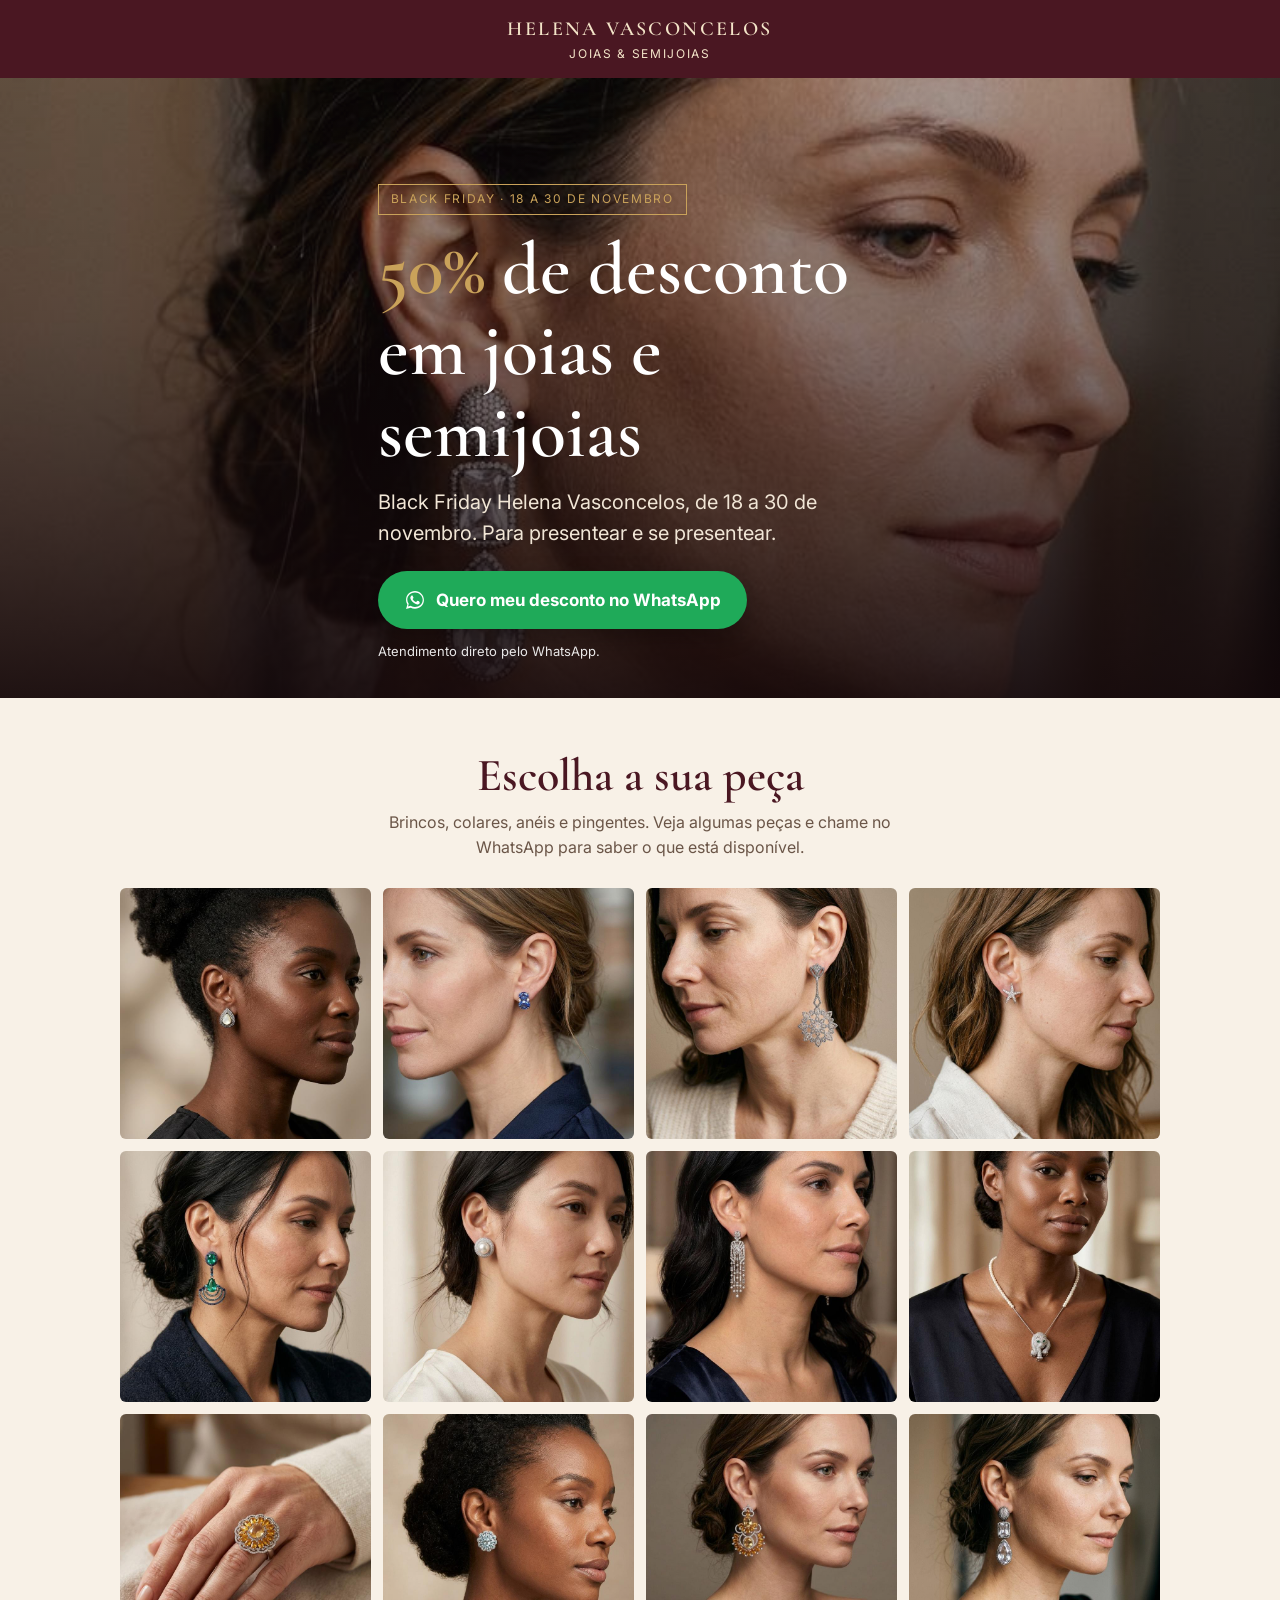
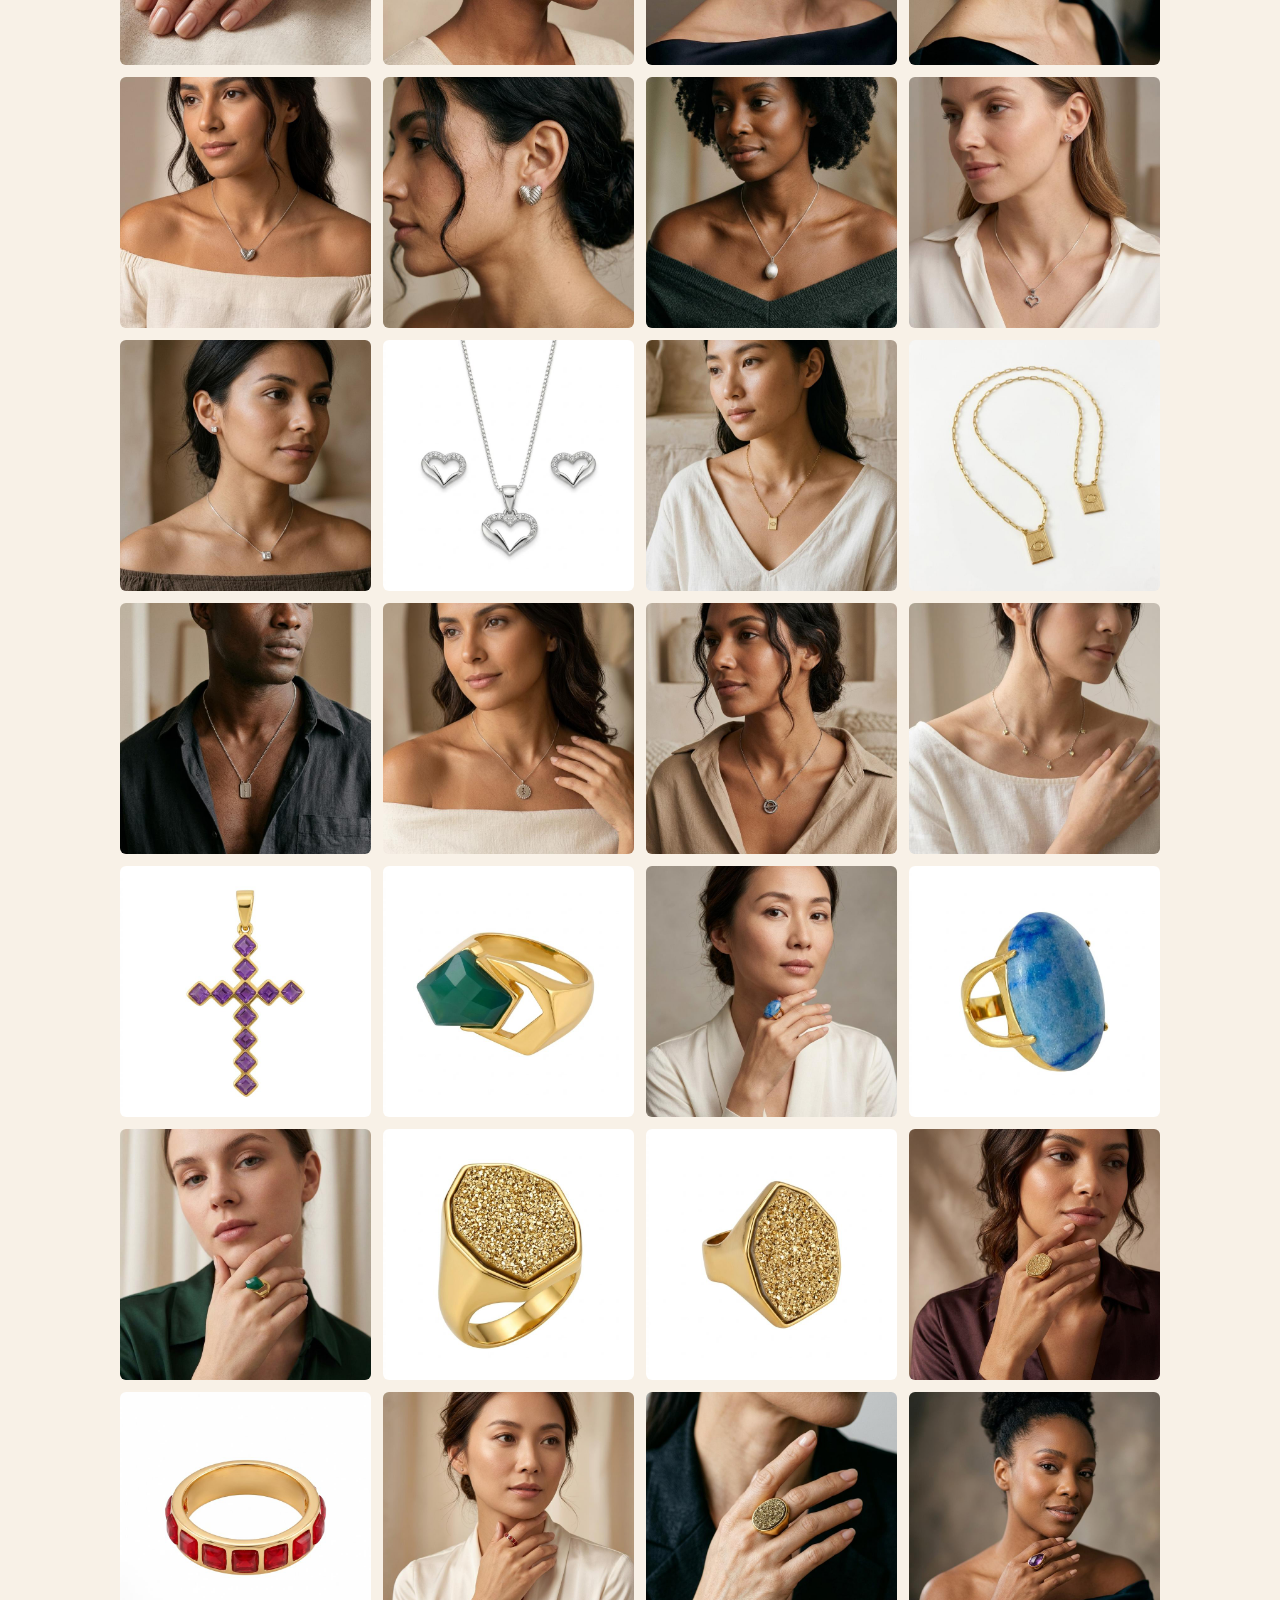
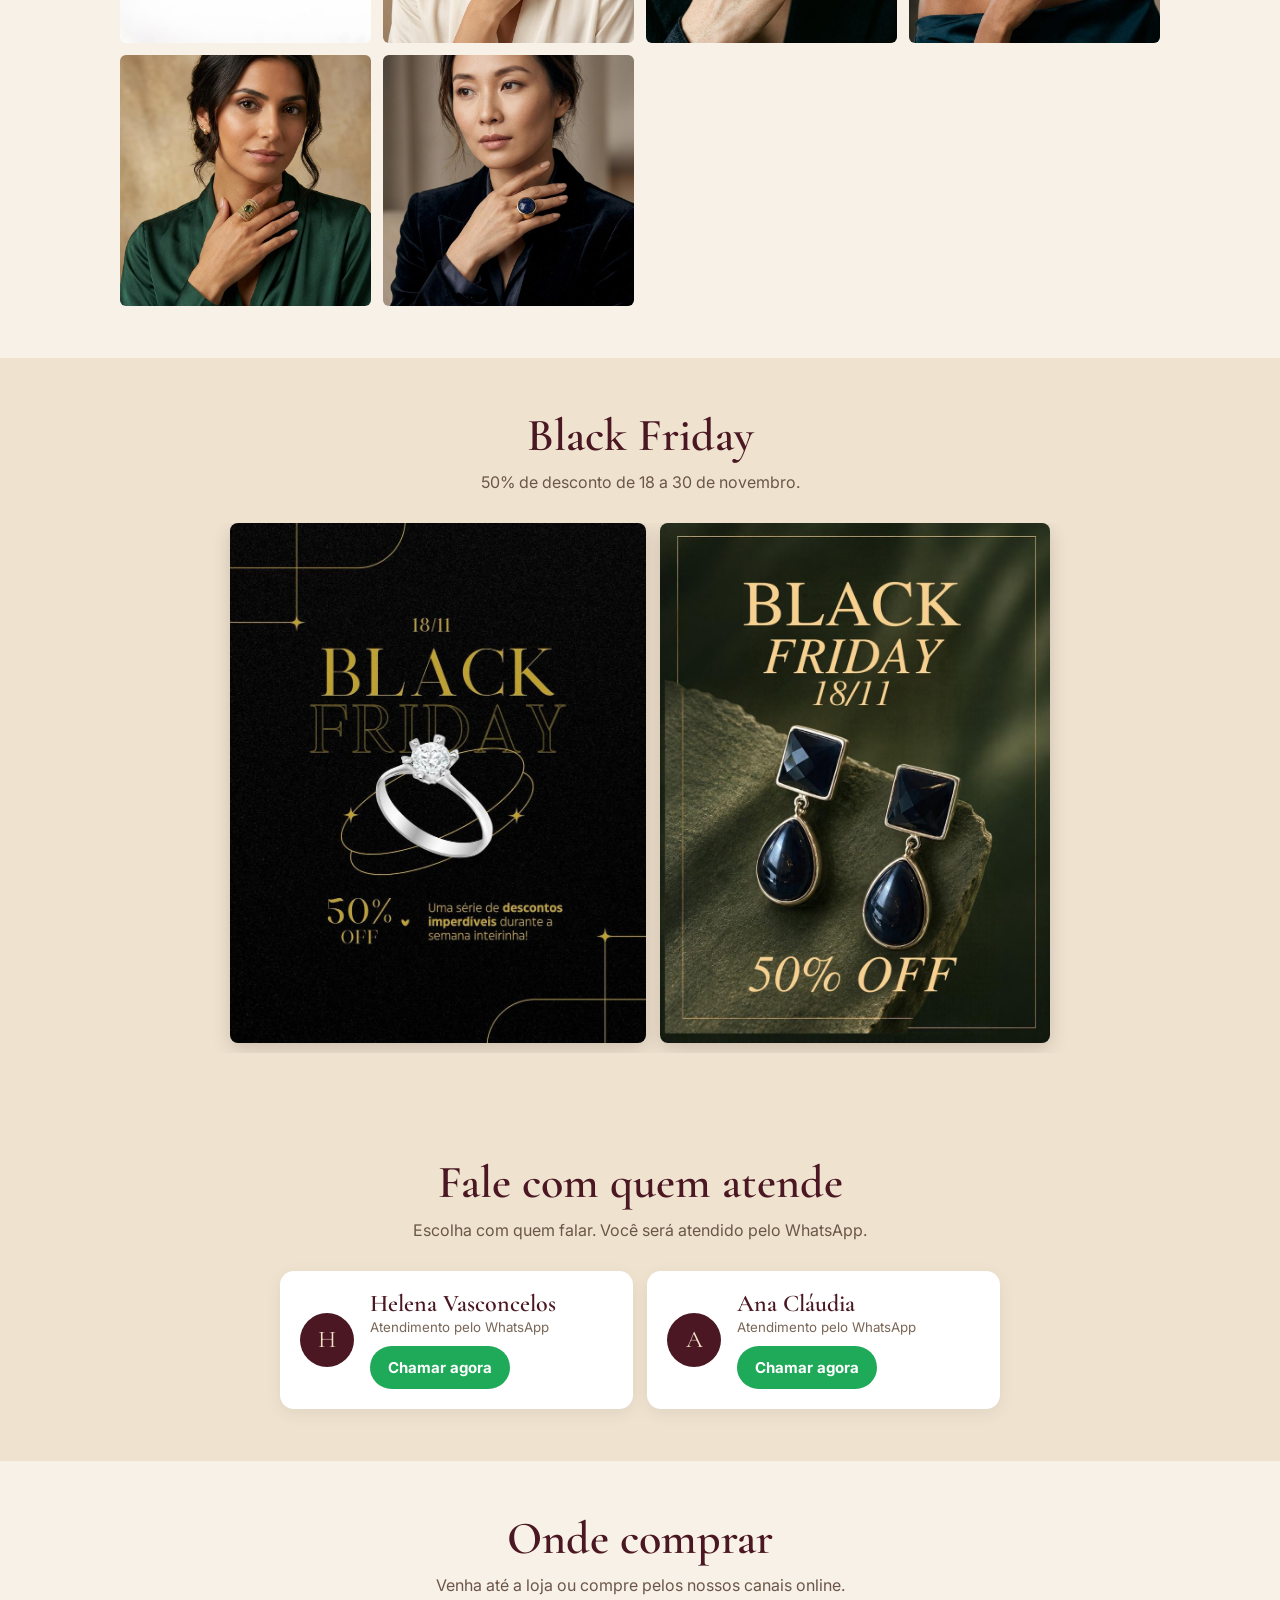
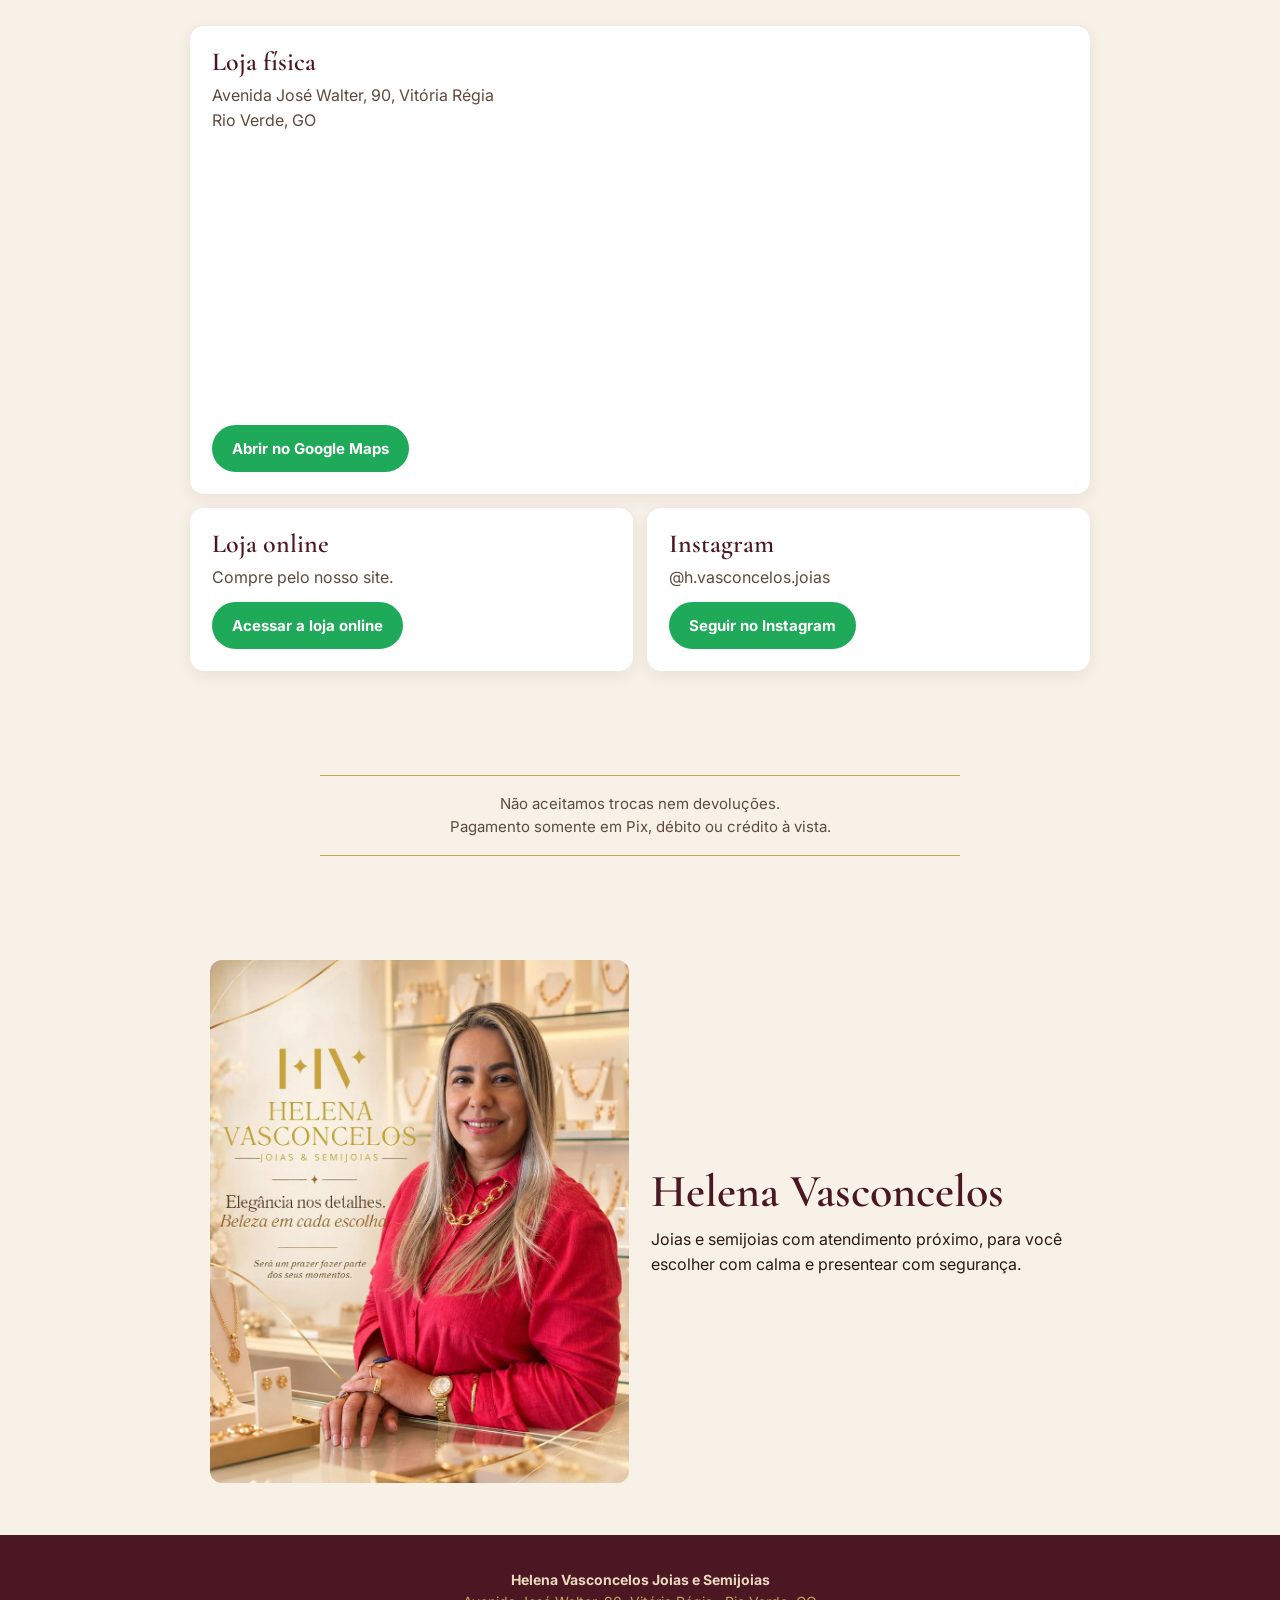
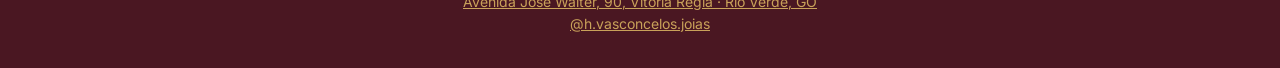
==== black-friday.html @ d27c2e0e "Landing pages Helena Vasconcelos (Black Friday e Empresas) Co-Authored-By: Claude Sonnet 5.5 <norepl" ====
<!doctype html><html lang="pt-BR"><head><meta charset="utf-8"><meta name="viewport" content="width=device-width,initial-scale=1">
<title>Black Friday Helena Vasconcelos — 50% de desconto</title><meta name="description" content="50% de desconto na Black Friday Helena Vasconcelos. Joias e semijoias para presentear e se presentear.">
<link rel="preconnect" href="https://fonts.googleapis.com"><link href="https://fonts.googleapis.com/css2?family=Cormorant+Garamond:wght@500;600;700&family=Inter:wght@400;600;700&display=swap" rel="stylesheet">
<link rel="stylesheet" href="style.css">
<!-- Pixel da Meta (opcional): cole aqui o código do pixel para medir os cliques no WhatsApp. -->
</head><body data-msg="Olá! Vim pelo anúncio da Black Friday da Helena Vasconcelos e quero ver as peças com 50% de desconto.">
<div class="top"><b>Helena Vasconcelos</b><br>Joias &amp; Semijoias</div>
<header class="hero"><img class="bg" src="img/p12.jpg" alt=""><div class="wrap"><span class="tag">Black Friday · 18 a 30 de novembro</span><h1><em>50%</em> de desconto em joias e semijoias</h1><p class="lead">Black Friday Helena Vasconcelos, de 18 a 30 de novembro. Para presentear e se presentear.</p><a class="btn" data-wa href="#contato"><svg viewBox="0 0 32 32"><path d="M16 3C8.8 3 3 8.7 3 15.8c0 2.5.7 4.8 1.9 6.8L3 29l6.6-1.8c1.9 1 4 1.6 6.4 1.6 7.2 0 13-5.7 13-12.8S23.200 3 16 3zm0 23.300c-2.100 0-4.100-.6-5.800-1.700l-.4-.2-3.900 1 1-3.800-.3-.4c-1.200-1.800-1.800-3.800-1.800-5.900C4.800 9.700 9.800 5 16 5s11.200 4.700 11.200 10.800S22.200 26.300 16 26.300zm6.200-8c-.3-.2-2-1-2.300-1.100-.3-.1-.5-.2-.8.200-.2.300-.9 1.100-1.100 1.300-.2.200-.4.300-.7.100-2-1-3.300-1.800-4.600-4-.3-.6.300-.5 1-1.700.1-.2.100-.4 0-.6l-1-2.400c-.3-.6-.5-.5-.8-.5h-.6c-.2 0-.6.100-.9.400-.3.300-1.200 1.200-1.200 2.900s1.200 3.400 1.400 3.600c.2.200 2.400 3.700 5.800 5.100 2.100.9 3 1 4 .8.600-.1 2-.8 2.300-1.600.3-.8.300-1.500.2-1.600-.1-.2-.3-.2-.6-.4z"/></svg> Quero meu desconto no WhatsApp</a><p class="note">Atendimento direto pelo WhatsApp.</p></div></header>
<section><div class="wrap"><h2>Escolha a sua peça</h2><p class="sub">Brincos, colares, anéis e pingentes. Veja algumas peças e chame no WhatsApp para saber o que está disponível.</p><div class="grid"><img loading="lazy" alt="Joia Helena Vasconcelos" src="img/p01.jpg"><img loading="lazy" alt="Joia Helena Vasconcelos" src="img/p02.jpg"><img loading="lazy" alt="Joia Helena Vasconcelos" src="img/p03.jpg"><img loading="lazy" alt="Joia Helena Vasconcelos" src="img/p04.jpg"><img loading="lazy" alt="Joia Helena Vasconcelos" src="img/p05.jpg"><img loading="lazy" alt="Joia Helena Vasconcelos" src="img/p06.jpg"><img loading="lazy" alt="Joia Helena Vasconcelos" src="img/p07.jpg"><img loading="lazy" alt="Joia Helena Vasconcelos" src="img/p08.jpg"><img loading="lazy" alt="Joia Helena Vasconcelos" src="img/p09.jpg"><img loading="lazy" alt="Joia Helena Vasconcelos" src="img/p10.jpg"><img loading="lazy" alt="Joia Helena Vasconcelos" src="img/p11.jpg"><img loading="lazy" alt="Joia Helena Vasconcelos" src="img/p12.jpg"><img loading="lazy" alt="Joia Helena Vasconcelos" src="img/p20.jpg"><img loading="lazy" alt="Joia Helena Vasconcelos" src="img/p21.jpg"><img loading="lazy" alt="Joia Helena Vasconcelos" src="img/p22.jpg"><img loading="lazy" alt="Joia Helena Vasconcelos" src="img/p23.jpg"><img loading="lazy" alt="Joia Helena Vasconcelos" src="img/p24.jpg"><img loading="lazy" alt="Joia Helena Vasconcelos" src="img/p25.jpg"><img loading="lazy" alt="Joia Helena Vasconcelos" src="img/p26.jpg"><img loading="lazy" alt="Joia Helena Vasconcelos" src="img/p27.jpg"><img loading="lazy" alt="Joia Helena Vasconcelos" src="img/p28.jpg"><img loading="lazy" alt="Joia Helena Vasconcelos" src="img/p29.jpg"><img loading="lazy" alt="Joia Helena Vasconcelos" src="img/p30.jpg"><img loading="lazy" alt="Joia Helena Vasconcelos" src="img/p31.jpg"><img loading="lazy" alt="Joia Helena Vasconcelos" src="img/p32.jpg"><img loading="lazy" alt="Joia Helena Vasconcelos" src="img/p33.jpg"><img loading="lazy" alt="Joia Helena Vasconcelos" src="img/p34.jpg"><img loading="lazy" alt="Joia Helena Vasconcelos" src="img/p35.jpg"><img loading="lazy" alt="Joia Helena Vasconcelos" src="img/p36.jpg"><img loading="lazy" alt="Joia Helena Vasconcelos" src="img/p37.jpg"><img loading="lazy" alt="Joia Helena Vasconcelos" src="img/p38.jpg"><img loading="lazy" alt="Joia Helena Vasconcelos" src="img/p39.jpg"><img loading="lazy" alt="Joia Helena Vasconcelos" src="img/p40.jpg"><img loading="lazy" alt="Joia Helena Vasconcelos" src="img/p41.jpg"><img loading="lazy" alt="Joia Helena Vasconcelos" src="img/p42.jpg"><img loading="lazy" alt="Joia Helena Vasconcelos" src="img/p43.jpg"><img loading="lazy" alt="Joia Helena Vasconcelos" src="img/p44.jpg"><img loading="lazy" alt="Joia Helena Vasconcelos" src="img/p45.jpg"></div></div></section>
<section class="alt"><div class="wrap"><h2>Black Friday</h2><p class="sub">50% de desconto de 18 a 30 de novembro.</p><div class="arts"><img loading="lazy" alt="Helena Vasconcelos" src="img/p47.jpg"><img loading="lazy" alt="Helena Vasconcelos" src="img/p15.jpg"></div></div></section>
<section class="alt" id="contato"><div class="wrap"><h2>Fale com quem atende</h2><p class="sub">Escolha com quem falar. Você será atendido pelo WhatsApp.</p><div class="cards" id="cards"></div></div></section>
<section id="onde"><div class="wrap"><h2>Onde comprar</h2><p class="sub">Venha até a loja ou compre pelos nossos canais online.</p><div class="onde" id="lojas"></div></div></section>
<section><div class="wrap"><p class="cond">Não aceitamos trocas nem devoluções.<br>Pagamento somente em Pix, débito ou crédito à vista.</p></div></section><section><div class="wrap"><div class="about"><img loading="lazy" alt="Helena Vasconcelos" src="img/p00.jpg"><div><h2>Helena Vasconcelos</h2><p>Joias e semijoias com atendimento próximo, para você escolher com calma e presentear com segurança.</p></div></div></div></section><footer><p><b>Helena Vasconcelos Joias e Semijoias</b></p><p><a href="https://www.google.com/maps/search/?api=1&query=Avenida+Jos%C3%A9+Walter+90+Vit%C3%B3ria+R%C3%A9gia+Rio+Verde+GO" target="_blank" rel="noopener">Avenida José Walter, 90, Vitória Régia · Rio Verde, GO</a></p><p><a href="https://www.instagram.com/h.vasconcelos.joias" target="_blank" rel="noopener">@h.vasconcelos.joias</a></p></footer>
<div class="sticky"><a class="btn" data-wa href="#contato"><svg viewBox="0 0 32 32"><path d="M16 3C8.8 3 3 8.7 3 15.8c0 2.5.7 4.8 1.9 6.8L3 29l6.6-1.8c1.9 1 4 1.6 6.4 1.6 7.2 0 13-5.7 13-12.8S23.200 3 16 3zm0 23.300c-2.100 0-4.100-.6-5.800-1.700l-.4-.2-3.900 1 1-3.800-.3-.4c-1.200-1.800-1.800-3.800-1.800-5.900C4.800 9.700 9.800 5 16 5s11.200 4.700 11.200 10.800S22.200 26.300 16 26.300zm6.200-8c-.3-.2-2-1-2.300-1.100-.3-.1-.5-.2-.8.200-.2.300-.9 1.100-1.100 1.300-.2.200-.4.300-.7.100-2-1-3.300-1.800-4.600-4-.3-.6.300-.5 1-1.700.1-.2.100-.4 0-.6l-1-2.400c-.3-.6-.5-.5-.8-.5h-.6c-.2 0-.6.100-.9.400-.3.300-1.200 1.200-1.200 2.900s1.200 3.400 1.400 3.600c.2.200 2.400 3.700 5.800 5.100 2.100.9 3 1 4 .8.600-.1 2-.8 2.300-1.600.3-.8.300-1.500.2-1.600-.1-.2-.3-.2-.6-.4z"/></svg> Chamar no WhatsApp</a></div><script src="app.js"></script></body></html>
---- style.css ----
:root{--gold:#a9772f;--gold2:#c9a25a;--wine:#4a1722;--ink:#2a1a14;--cream:#f8f1e7;--cream2:#efe3d0;--wa:#1faa59}
*{box-sizing:border-box;margin:0;padding:0}
html{scroll-behavior:smooth}
body{font-family:Inter,system-ui,-apple-system,Segoe UI,Roboto,sans-serif;color:var(--ink);background:var(--cream);line-height:1.55;-webkit-text-size-adjust:100%}
h1,h2,h3,.serif{font-family:"Cormorant Garamond",Georgia,"Times New Roman",serif;font-weight:600;line-height:1.1}
img{max-width:100%;display:block}
a{color:inherit}
.wrap{max-width:1080px;margin:0 auto;padding:0 20px}
.top{background:var(--wine);color:#f3e4c8;text-align:center;padding:14px 12px;letter-spacing:.14em;font-size:12px;text-transform:uppercase}
.top b{font-family:"Cormorant Garamond",Georgia,serif;font-size:20px;letter-spacing:.12em;font-weight:600}
.hero{position:relative;color:#fff;min-height:min(78vh,620px);display:flex;align-items:flex-end;background:#1d0f12}
.hero img.bg{position:absolute;inset:0;width:100%;height:100%;object-fit:cover;object-position:center 25%;opacity:.78}
.hero:after{content:"";position:absolute;inset:0;background:linear-gradient(180deg,rgba(20,8,10,.15) 0%,rgba(20,8,10,.35) 40%,rgba(20,8,10,.9) 100%)}
.hero .wrap{position:relative;z-index:2;padding-bottom:36px;padding-top:80px}
.tag{display:inline-block;border:1px solid var(--gold2);color:var(--gold2);padding:5px 12px;font-size:12px;letter-spacing:.14em;text-transform:uppercase;margin-bottom:14px}
.hero h1{font-size:clamp(38px,9vw,74px);max-width:15ch}
.hero h1 em{color:var(--gold2);font-style:normal}
.hero p.lead{font-size:clamp(16px,3.6vw,20px);max-width:36ch;margin:14px 0 22px;color:#f1e6d6}
.btn{display:inline-flex;align-items:center;justify-content:center;gap:10px;background:var(--wa);color:#fff;text-decoration:none;font-weight:700;font-size:17px;padding:16px 26px;border-radius:999px;border:0;cursor:pointer;box-shadow:0 8px 22px rgba(0,0,0,.25)}
.btn svg{width:22px;height:22px;fill:#fff}
.btn.sec{background:transparent;border:1.5px solid var(--gold);color:var(--gold);box-shadow:none}
.note{font-size:13px;opacity:.9;margin-top:12px}
section{padding:52px 0}
section h2{font-size:clamp(30px,6vw,46px);color:var(--wine);margin-bottom:10px;text-align:center}
section .sub{text-align:center;max-width:52ch;margin:0 auto 28px;color:#6b5648}
.alt{background:var(--cream2)}
.grid{display:grid;grid-template-columns:repeat(2,1fr);gap:8px}
@media(min-width:760px){.grid{grid-template-columns:repeat(4,1fr);gap:12px}}
.grid img{width:100%;aspect-ratio:1/1;object-fit:cover;border-radius:6px;background:#e5d6bd}
.arts{display:flex;gap:14px;overflow-x:auto;scroll-snap-type:x mandatory;padding-bottom:10px;-webkit-overflow-scrolling:touch}
.arts img{height:min(70vh,520px);width:auto;border-radius:8px;scroll-snap-align:center;flex:0 0 auto;box-shadow:0 6px 18px rgba(60,30,20,.18)}
@media(min-width:900px){.arts{justify-content:center}}
.cards{display:grid;gap:14px;max-width:720px;margin:0 auto}
@media(min-width:700px){.cards{grid-template-columns:repeat(auto-fit,minmax(260px,1fr))}}
.card{background:#fff;border-radius:14px;padding:20px;display:flex;align-items:center;gap:16px;box-shadow:0 4px 16px rgba(60,30,20,.08)}
.card .av{width:54px;height:54px;border-radius:50%;background:var(--wine);color:#f3e4c8;display:flex;align-items:center;justify-content:center;font-family:"Cormorant Garamond",Georgia,serif;font-size:24px;flex:0 0 auto}
.card h3{font-size:24px;color:var(--wine)}
.card small{color:#7a6657;display:block;margin-bottom:8px}
.card .btn{padding:10px 18px;font-size:15px;box-shadow:none}
.steps{display:grid;gap:14px;max-width:820px;margin:0 auto}
@media(min-width:700px){.steps{grid-template-columns:repeat(3,1fr)}}
.step{background:#fff;border-radius:14px;padding:22px;text-align:center;box-shadow:0 4px 16px rgba(60,30,20,.08)}
.step b{display:flex;width:38px;height:38px;border-radius:50%;background:var(--gold);color:#fff;align-items:center;justify-content:center;margin:0 auto 10px;font-family:"Cormorant Garamond",Georgia,serif;font-size:22px}
.step h3{font-size:22px;color:var(--wine);margin-bottom:6px}
.cond{max-width:640px;margin:0 auto;text-align:center;font-size:15px;color:#5d4a3d;border-top:1px solid var(--gold2);border-bottom:1px solid var(--gold2);padding:16px 8px}
.about{display:grid;gap:22px;align-items:center;max-width:860px;margin:0 auto}
@media(min-width:760px){.about{grid-template-columns:1fr 1fr}}
.about img{border-radius:12px;width:100%}
.about h2{text-align:left}
footer{background:var(--wine);color:#e9d9bd;text-align:center;padding:34px 20px 100px;font-size:14px}
footer a{color:var(--gold2)}
.sticky{position:fixed;left:0;right:0;bottom:0;z-index:50;padding:10px 14px calc(10px + env(safe-area-inset-bottom));background:linear-gradient(180deg,rgba(248,241,231,0),rgba(248,241,231,.96) 40%)}
.sticky .btn{width:100%}
@media(min-width:900px){.sticky{display:none}footer{padding-bottom:34px}}
.hub{display:grid;gap:16px;max-width:760px;margin:0 auto}
@media(min-width:700px){.hub{grid-template-columns:1fr 1fr}}
.hub a{background:#fff;border-radius:14px;padding:28px 22px;text-decoration:none;text-align:center;box-shadow:0 4px 16px rgba(60,30,20,.08)}
.hub h3{font-size:28px;color:var(--wine);margin-bottom:6px}
.onde{display:grid;gap:14px;max-width:900px;margin:0 auto}
@media(min-width:760px){.onde{grid-template-columns:1fr 1fr}}
.box{background:#fff;border-radius:14px;padding:22px;box-shadow:0 4px 16px rgba(60,30,20,.08)}
.box h3{font-size:26px;color:var(--wine);margin-bottom:6px}
.box p{margin-bottom:12px;color:#5d4a3d}
.box .btn{padding:12px 20px;font-size:15px;box-shadow:none}
.box.full{grid-column:1/-1}
.map{width:100%;height:260px;border:0;border-radius:10px;margin-bottom:14px}
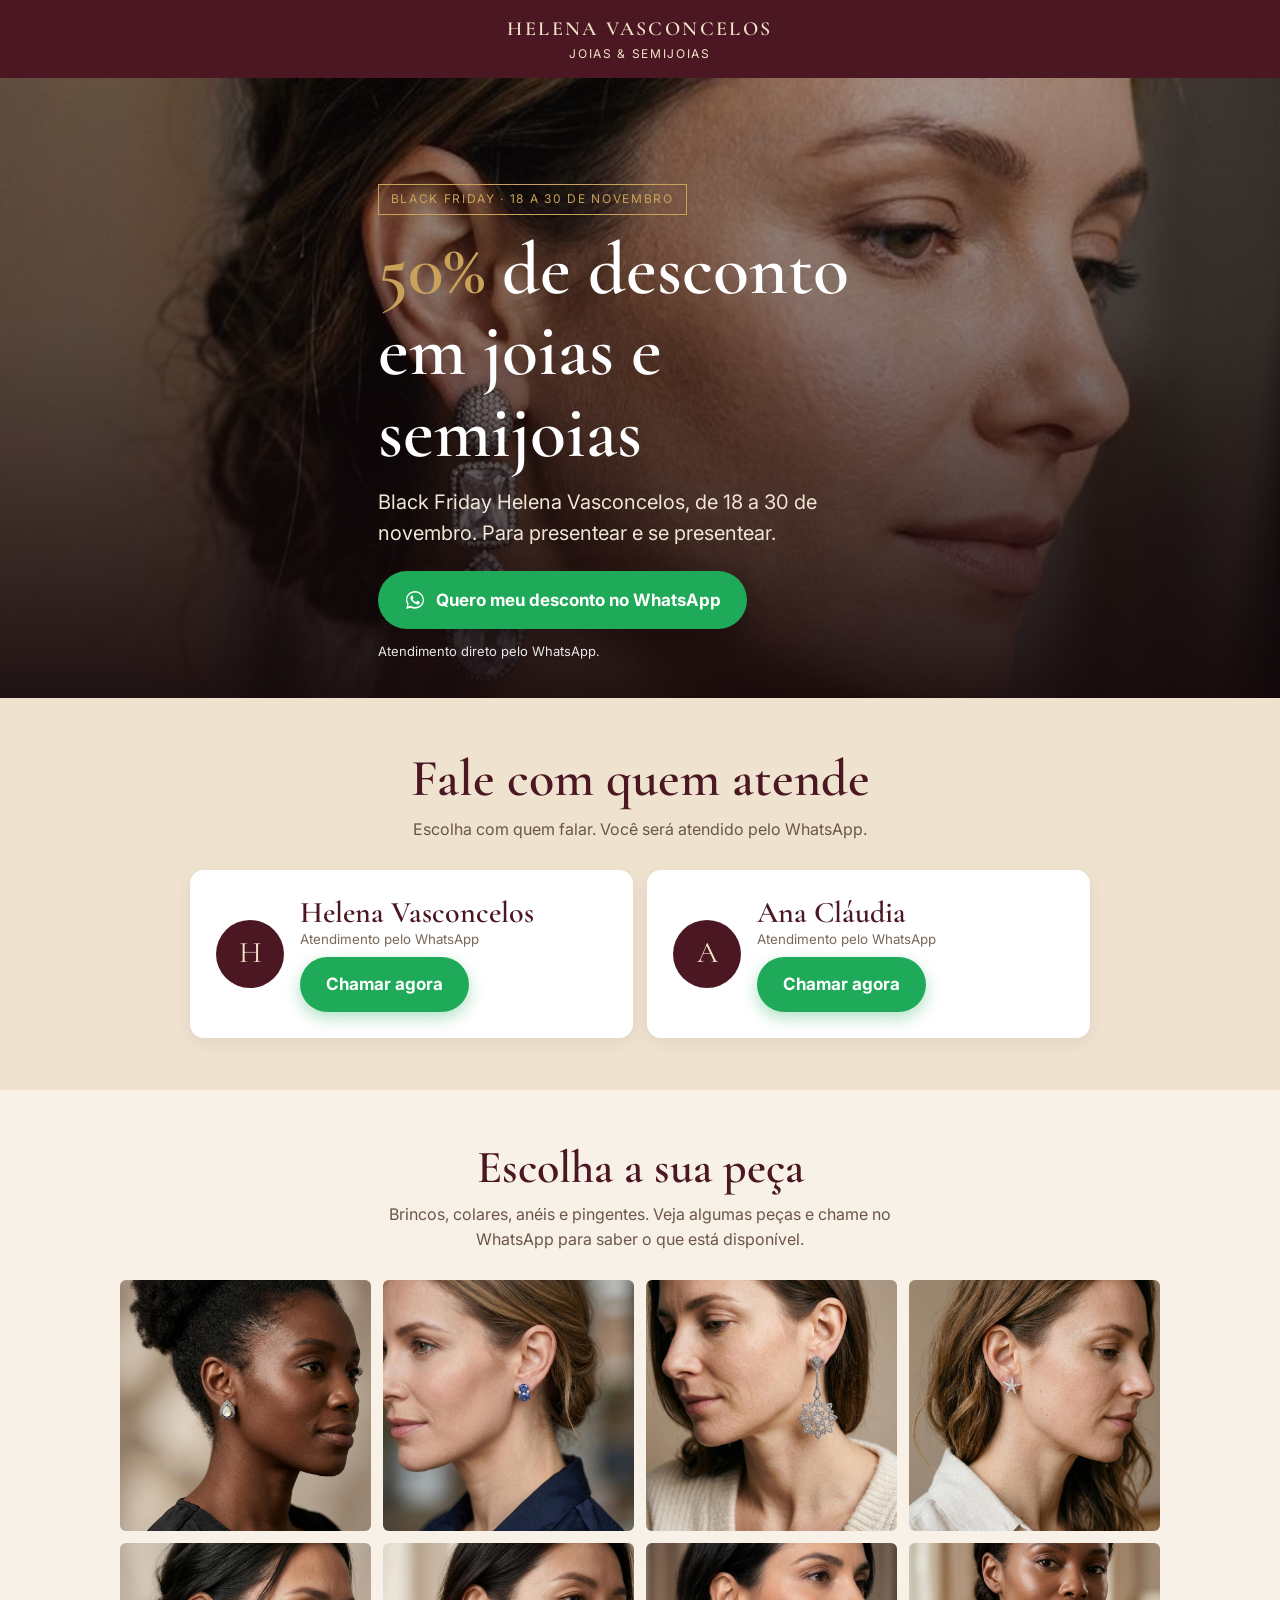
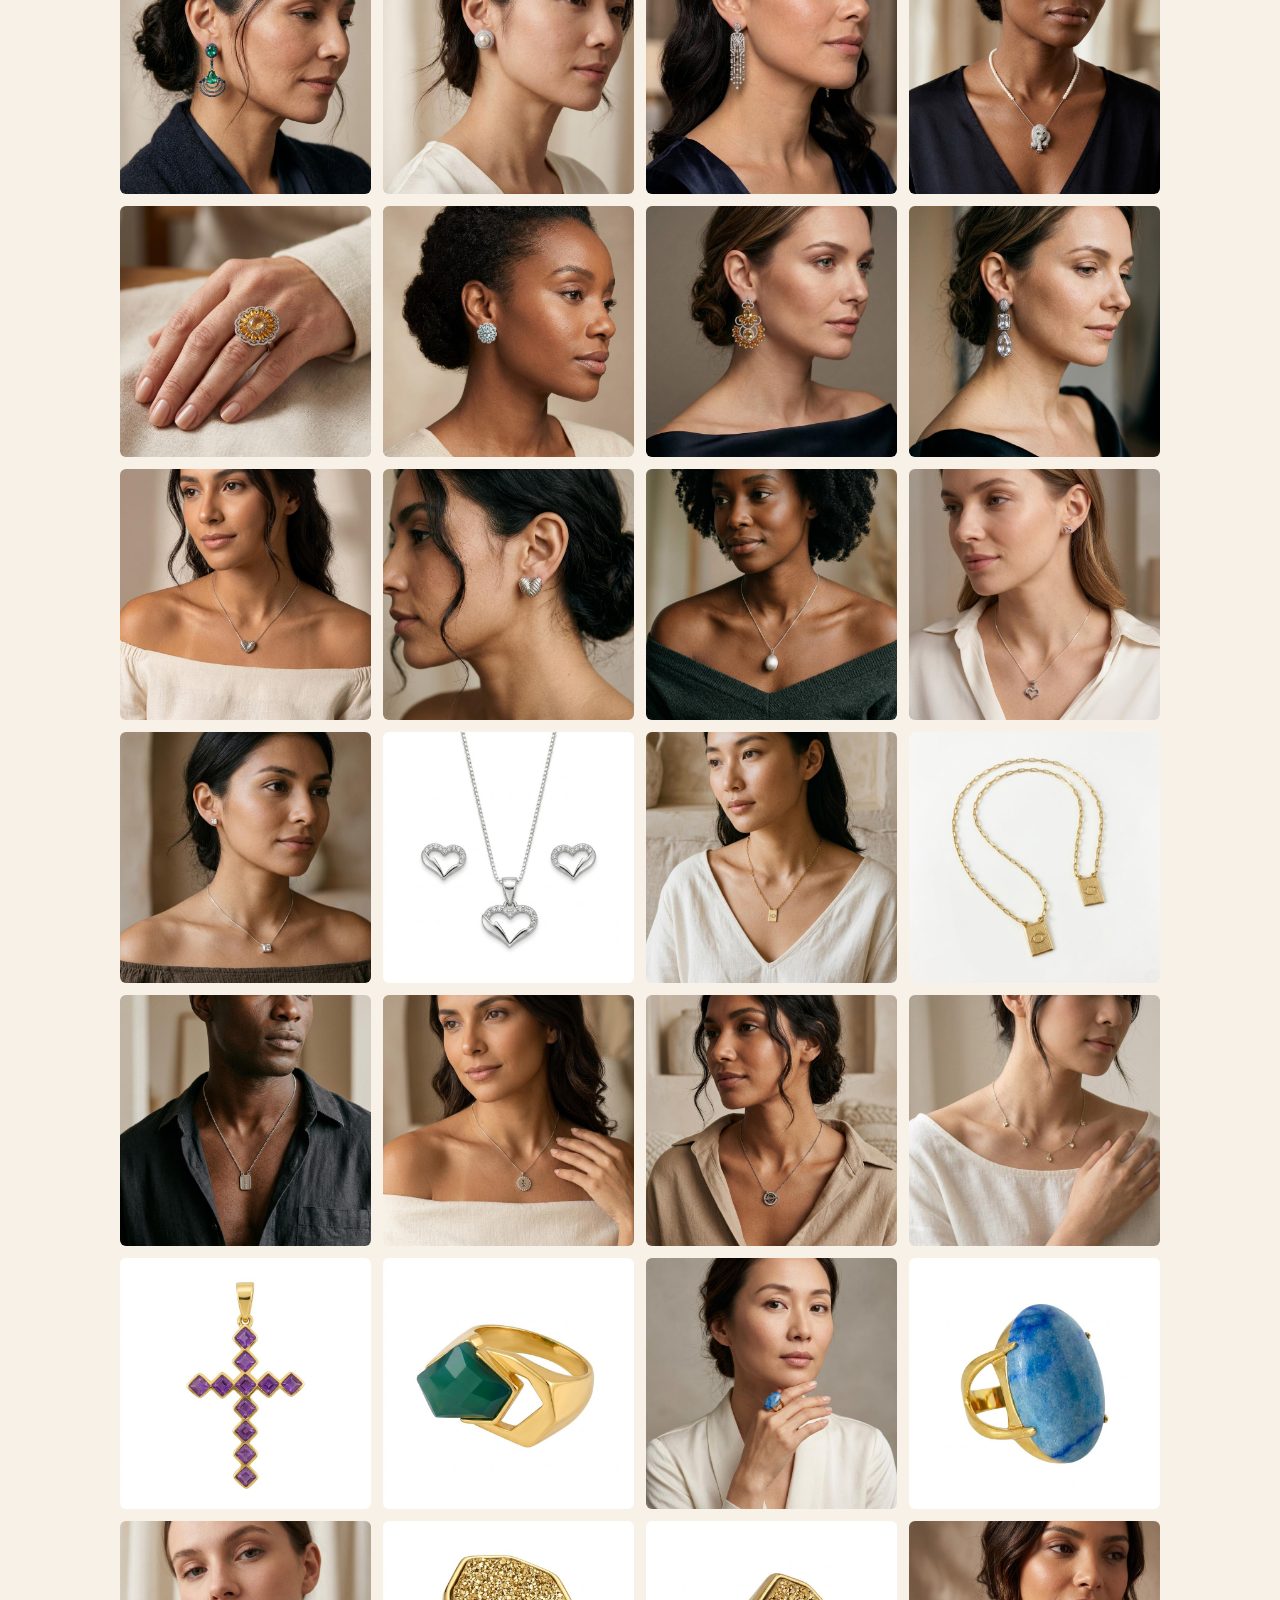
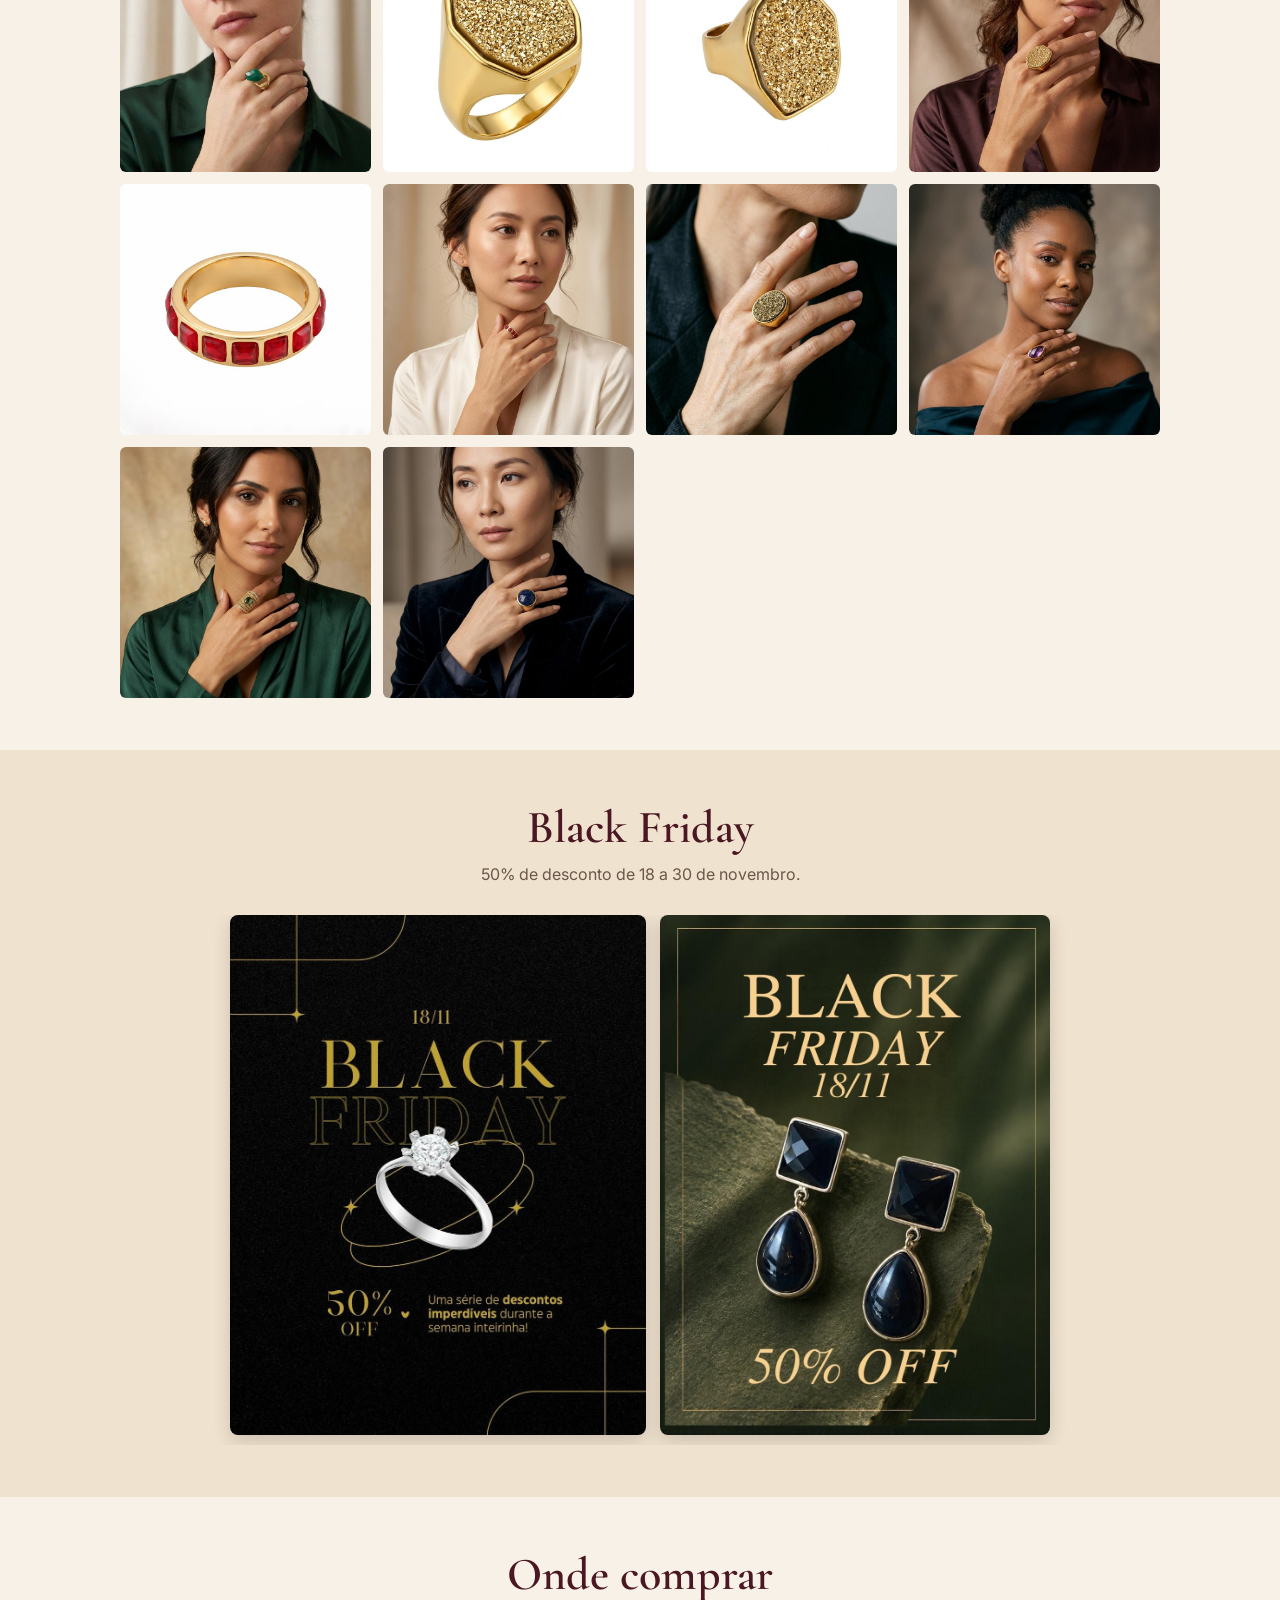
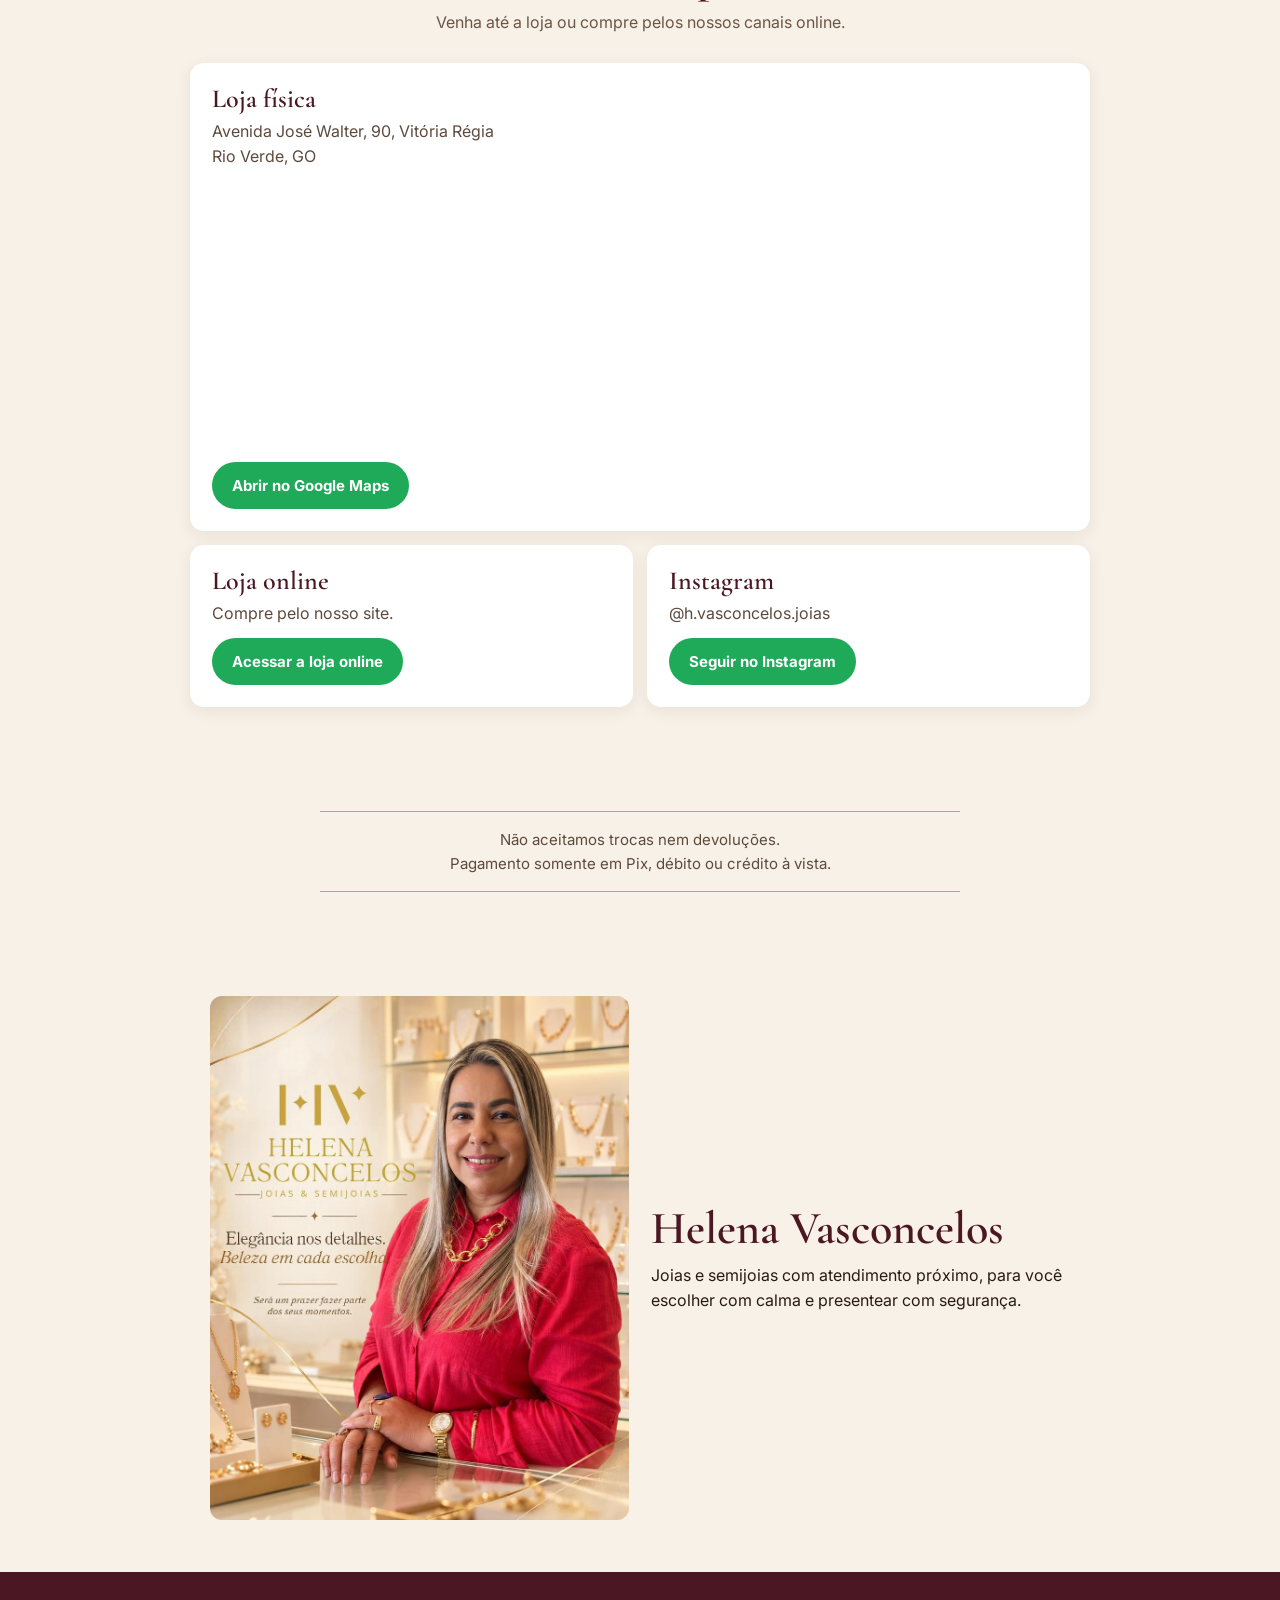
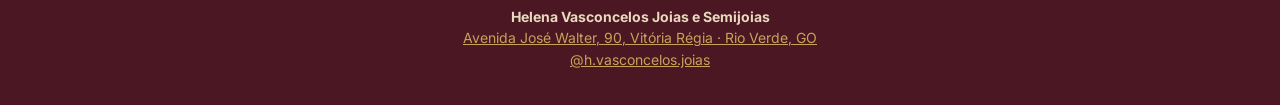
==== commit 24d6e7e8: "Destaques grandes Black Friday e Empresas; contatos de WhatsApp logo apos o topo Co-Authored-By: Cla" ====
--- a/black-friday.html
+++ b/black-friday.html
@@ -6,9 +6,9 @@
 </head><body data-msg="Olá! Vim pelo anúncio da Black Friday da Helena Vasconcelos e quero ver as peças com 50% de desconto.">
 <div class="top"><b>Helena Vasconcelos</b><br>Joias &amp; Semijoias</div>
 <header class="hero"><img class="bg" src="img/p12.jpg" alt=""><div class="wrap"><span class="tag">Black Friday · 18 a 30 de novembro</span><h1><em>50%</em> de desconto em joias e semijoias</h1><p class="lead">Black Friday Helena Vasconcelos, de 18 a 30 de novembro. Para presentear e se presentear.</p><a class="btn" data-wa href="#contato"><svg viewBox="0 0 32 32"><path d="M16 3C8.8 3 3 8.7 3 15.8c0 2.5.7 4.8 1.9 6.8L3 29l6.6-1.8c1.9 1 4 1.6 6.4 1.6 7.2 0 13-5.7 13-12.8S23.200 3 16 3zm0 23.300c-2.100 0-4.100-.6-5.800-1.700l-.4-.2-3.900 1 1-3.800-.3-.4c-1.200-1.800-1.800-3.800-1.800-5.900C4.800 9.700 9.800 5 16 5s11.200 4.700 11.200 10.800S22.200 26.300 16 26.300zm6.200-8c-.3-.2-2-1-2.300-1.100-.3-.1-.5-.2-.8.200-.2.300-.9 1.100-1.100 1.300-.2.200-.4.300-.7.100-2-1-3.300-1.800-4.600-4-.3-.6.300-.5 1-1.700.1-.2.100-.4 0-.6l-1-2.400c-.3-.6-.5-.5-.8-.5h-.6c-.2 0-.6.100-.9.400-.3.300-1.200 1.200-1.200 2.900s1.200 3.400 1.400 3.600c.2.200 2.400 3.700 5.800 5.100 2.100.9 3 1 4 .8.600-.1 2-.8 2.300-1.600.3-.8.300-1.500.2-1.600-.1-.2-.3-.2-.6-.4z"/></svg> Quero meu desconto no WhatsApp</a><p class="note">Atendimento direto pelo WhatsApp.</p></div></header>
+<section class="alt" id="contato"><div class="wrap"><h2>Fale com quem atende</h2><p class="sub">Escolha com quem falar. Você será atendido pelo WhatsApp.</p><div class="cards" id="cards"></div></div></section>
 <section><div class="wrap"><h2>Escolha a sua peça</h2><p class="sub">Brincos, colares, anéis e pingentes. Veja algumas peças e chame no WhatsApp para saber o que está disponível.</p><div class="grid"><img loading="lazy" alt="Joia Helena Vasconcelos" src="img/p01.jpg"><img loading="lazy" alt="Joia Helena Vasconcelos" src="img/p02.jpg"><img loading="lazy" alt="Joia Helena Vasconcelos" src="img/p03.jpg"><img loading="lazy" alt="Joia Helena Vasconcelos" src="img/p04.jpg"><img loading="lazy" alt="Joia Helena Vasconcelos" src="img/p05.jpg"><img loading="lazy" alt="Joia Helena Vasconcelos" src="img/p06.jpg"><img loading="lazy" alt="Joia Helena Vasconcelos" src="img/p07.jpg"><img loading="lazy" alt="Joia Helena Vasconcelos" src="img/p08.jpg"><img loading="lazy" alt="Joia Helena Vasconcelos" src="img/p09.jpg"><img loading="lazy" alt="Joia Helena Vasconcelos" src="img/p10.jpg"><img loading="lazy" alt="Joia Helena Vasconcelos" src="img/p11.jpg"><img loading="lazy" alt="Joia Helena Vasconcelos" src="img/p12.jpg"><img loading="lazy" alt="Joia Helena Vasconcelos" src="img/p20.jpg"><img loading="lazy" alt="Joia Helena Vasconcelos" src="img/p21.jpg"><img loading="lazy" alt="Joia Helena Vasconcelos" src="img/p22.jpg"><img loading="lazy" alt="Joia Helena Vasconcelos" src="img/p23.jpg"><img loading="lazy" alt="Joia Helena Vasconcelos" src="img/p24.jpg"><img loading="lazy" alt="Joia Helena Vasconcelos" src="img/p25.jpg"><img loading="lazy" alt="Joia Helena Vasconcelos" src="img/p26.jpg"><img loading="lazy" alt="Joia Helena Vasconcelos" src="img/p27.jpg"><img loading="lazy" alt="Joia Helena Vasconcelos" src="img/p28.jpg"><img loading="lazy" alt="Joia Helena Vasconcelos" src="img/p29.jpg"><img loading="lazy" alt="Joia Helena Vasconcelos" src="img/p30.jpg"><img loading="lazy" alt="Joia Helena Vasconcelos" src="img/p31.jpg"><img loading="lazy" alt="Joia Helena Vasconcelos" src="img/p32.jpg"><img loading="lazy" alt="Joia Helena Vasconcelos" src="img/p33.jpg"><img loading="lazy" alt="Joia Helena Vasconcelos" src="img/p34.jpg"><img loading="lazy" alt="Joia Helena Vasconcelos" src="img/p35.jpg"><img loading="lazy" alt="Joia Helena Vasconcelos" src="img/p36.jpg"><img loading="lazy" alt="Joia Helena Vasconcelos" src="img/p37.jpg"><img loading="lazy" alt="Joia Helena Vasconcelos" src="img/p38.jpg"><img loading="lazy" alt="Joia Helena Vasconcelos" src="img/p39.jpg"><img loading="lazy" alt="Joia Helena Vasconcelos" src="img/p40.jpg"><img loading="lazy" alt="Joia Helena Vasconcelos" src="img/p41.jpg"><img loading="lazy" alt="Joia Helena Vasconcelos" src="img/p42.jpg"><img loading="lazy" alt="Joia Helena Vasconcelos" src="img/p43.jpg"><img loading="lazy" alt="Joia Helena Vasconcelos" src="img/p44.jpg"><img loading="lazy" alt="Joia Helena Vasconcelos" src="img/p45.jpg"></div></div></section>
 <section class="alt"><div class="wrap"><h2>Black Friday</h2><p class="sub">50% de desconto de 18 a 30 de novembro.</p><div class="arts"><img loading="lazy" alt="Helena Vasconcelos" src="img/p47.jpg"><img loading="lazy" alt="Helena Vasconcelos" src="img/p15.jpg"></div></div></section>
-<section class="alt" id="contato"><div class="wrap"><h2>Fale com quem atende</h2><p class="sub">Escolha com quem falar. Você será atendido pelo WhatsApp.</p><div class="cards" id="cards"></div></div></section>
 <section id="onde"><div class="wrap"><h2>Onde comprar</h2><p class="sub">Venha até a loja ou compre pelos nossos canais online.</p><div class="onde" id="lojas"></div></div></section>
 <section><div class="wrap"><p class="cond">Não aceitamos trocas nem devoluções.<br>Pagamento somente em Pix, débito ou crédito à vista.</p></div></section><section><div class="wrap"><div class="about"><img loading="lazy" alt="Helena Vasconcelos" src="img/p00.jpg"><div><h2>Helena Vasconcelos</h2><p>Joias e semijoias com atendimento próximo, para você escolher com calma e presentear com segurança.</p></div></div></div></section><footer><p><b>Helena Vasconcelos Joias e Semijoias</b></p><p><a href="https://www.google.com/maps/search/?api=1&query=Avenida+Jos%C3%A9+Walter+90+Vit%C3%B3ria+R%C3%A9gia+Rio+Verde+GO" target="_blank" rel="noopener">Avenida José Walter, 90, Vitória Régia · Rio Verde, GO</a></p><p><a href="https://www.instagram.com/h.vasconcelos.joias" target="_blank" rel="noopener">@h.vasconcelos.joias</a></p></footer>
 <div class="sticky"><a class="btn" data-wa href="#contato"><svg viewBox="0 0 32 32"><path d="M16 3C8.8 3 3 8.7 3 15.8c0 2.5.7 4.8 1.9 6.8L3 29l6.6-1.8c1.9 1 4 1.6 6.4 1.6 7.2 0 13-5.7 13-12.8S23.200 3 16 3zm0 23.300c-2.100 0-4.100-.6-5.800-1.700l-.4-.2-3.900 1 1-3.800-.3-.4c-1.200-1.800-1.800-3.800-1.800-5.900C4.800 9.700 9.800 5 16 5s11.200 4.700 11.200 10.800S22.200 26.300 16 26.300zm6.200-8c-.3-.2-2-1-2.300-1.100-.3-.1-.5-.2-.8.200-.2.300-.9 1.100-1.100 1.300-.2.200-.4.300-.7.100-2-1-3.300-1.800-4.600-4-.3-.6.300-.5 1-1.700.1-.2.100-.4 0-.6l-1-2.400c-.3-.6-.5-.5-.8-.5h-.6c-.2 0-.6.100-.9.400-.3.300-1.200 1.200-1.200 2.900s1.200 3.400 1.400 3.600c.2.200 2.400 3.700 5.800 5.100 2.100.9 3 1 4 .8.600-.1 2-.8 2.300-1.600.3-.8.300-1.500.2-1.600-.1-.2-.3-.2-.6-.4z"/></svg> Chamar no WhatsApp</a></div><script src="app.js"></script></body></html>
--- a/style.css
+++ b/style.css
@@ -64,3 +64,19 @@
 .box .btn{padding:12px 20px;font-size:15px;box-shadow:none}
 .box.full{grid-column:1/-1}
 .map{width:100%;height:260px;border:0;border-radius:10px;margin-bottom:14px}
+.big{display:grid;gap:16px}
+@media(min-width:800px){.big{grid-template-columns:1fr 1fr}}
+.bn{position:relative;display:flex;align-items:flex-end;min-height:420px;border-radius:16px;overflow:hidden;color:#fff;text-decoration:none;background:#1d0f12}
+.bn img{position:absolute;inset:0;width:100%;height:100%;object-fit:cover;opacity:.8}
+.bn:after{content:"";position:absolute;inset:0;background:linear-gradient(180deg,rgba(20,8,10,.05),rgba(20,8,10,.9))}
+.bn div{position:relative;z-index:2;padding:26px}
+.bn h2{color:#fff;text-align:left;font-size:clamp(40px,10vw,60px);margin:6px 0 10px}
+.bn h2 em{color:var(--gold2);font-style:normal}
+.bn p{margin-bottom:16px;color:#f1e6d6}
+.bn .btn{background:var(--gold);box-shadow:none}
+.cards{max-width:900px}
+.card{padding:26px}
+.card .av{width:68px;height:68px;font-size:30px}
+.card h3{font-size:30px}
+.card .btn{padding:14px 26px;font-size:17px;box-shadow:0 6px 16px rgba(31,170,89,.35)}
+section#contato h2{font-size:clamp(34px,7vw,52px)}
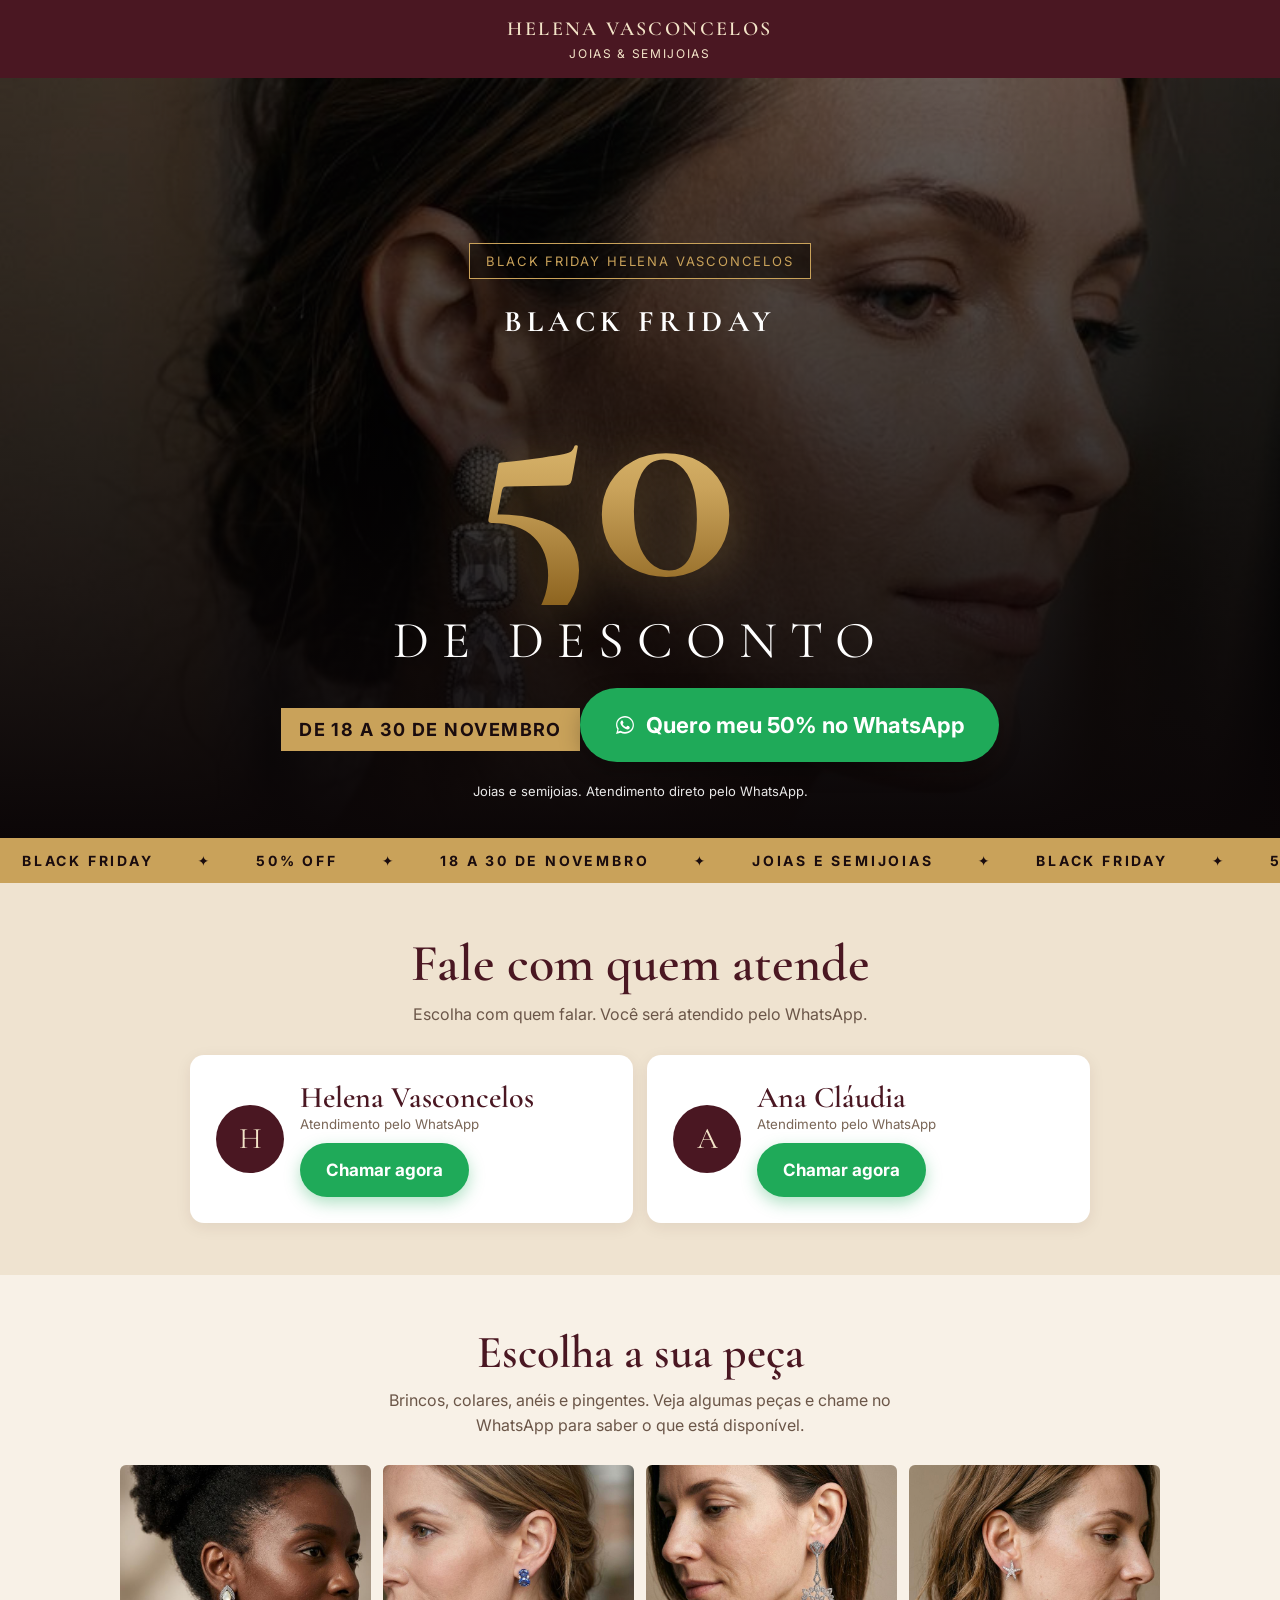
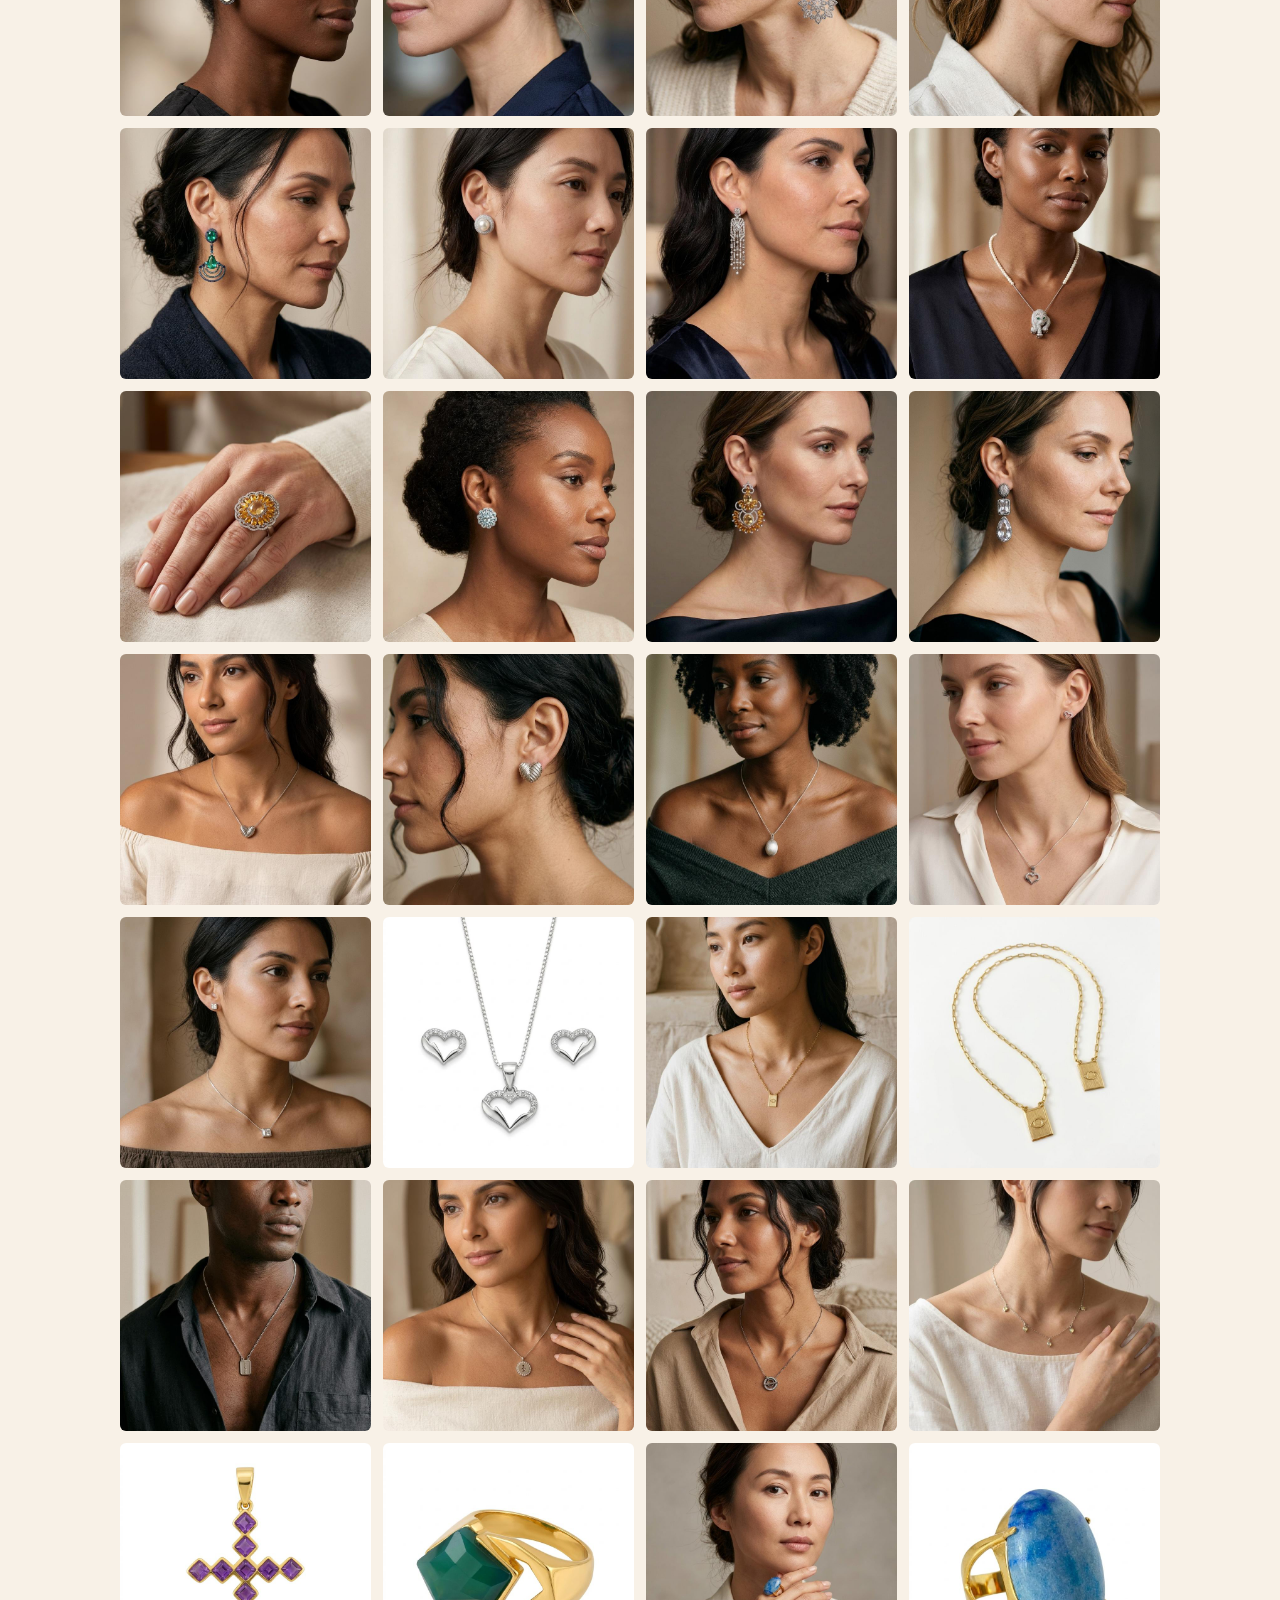
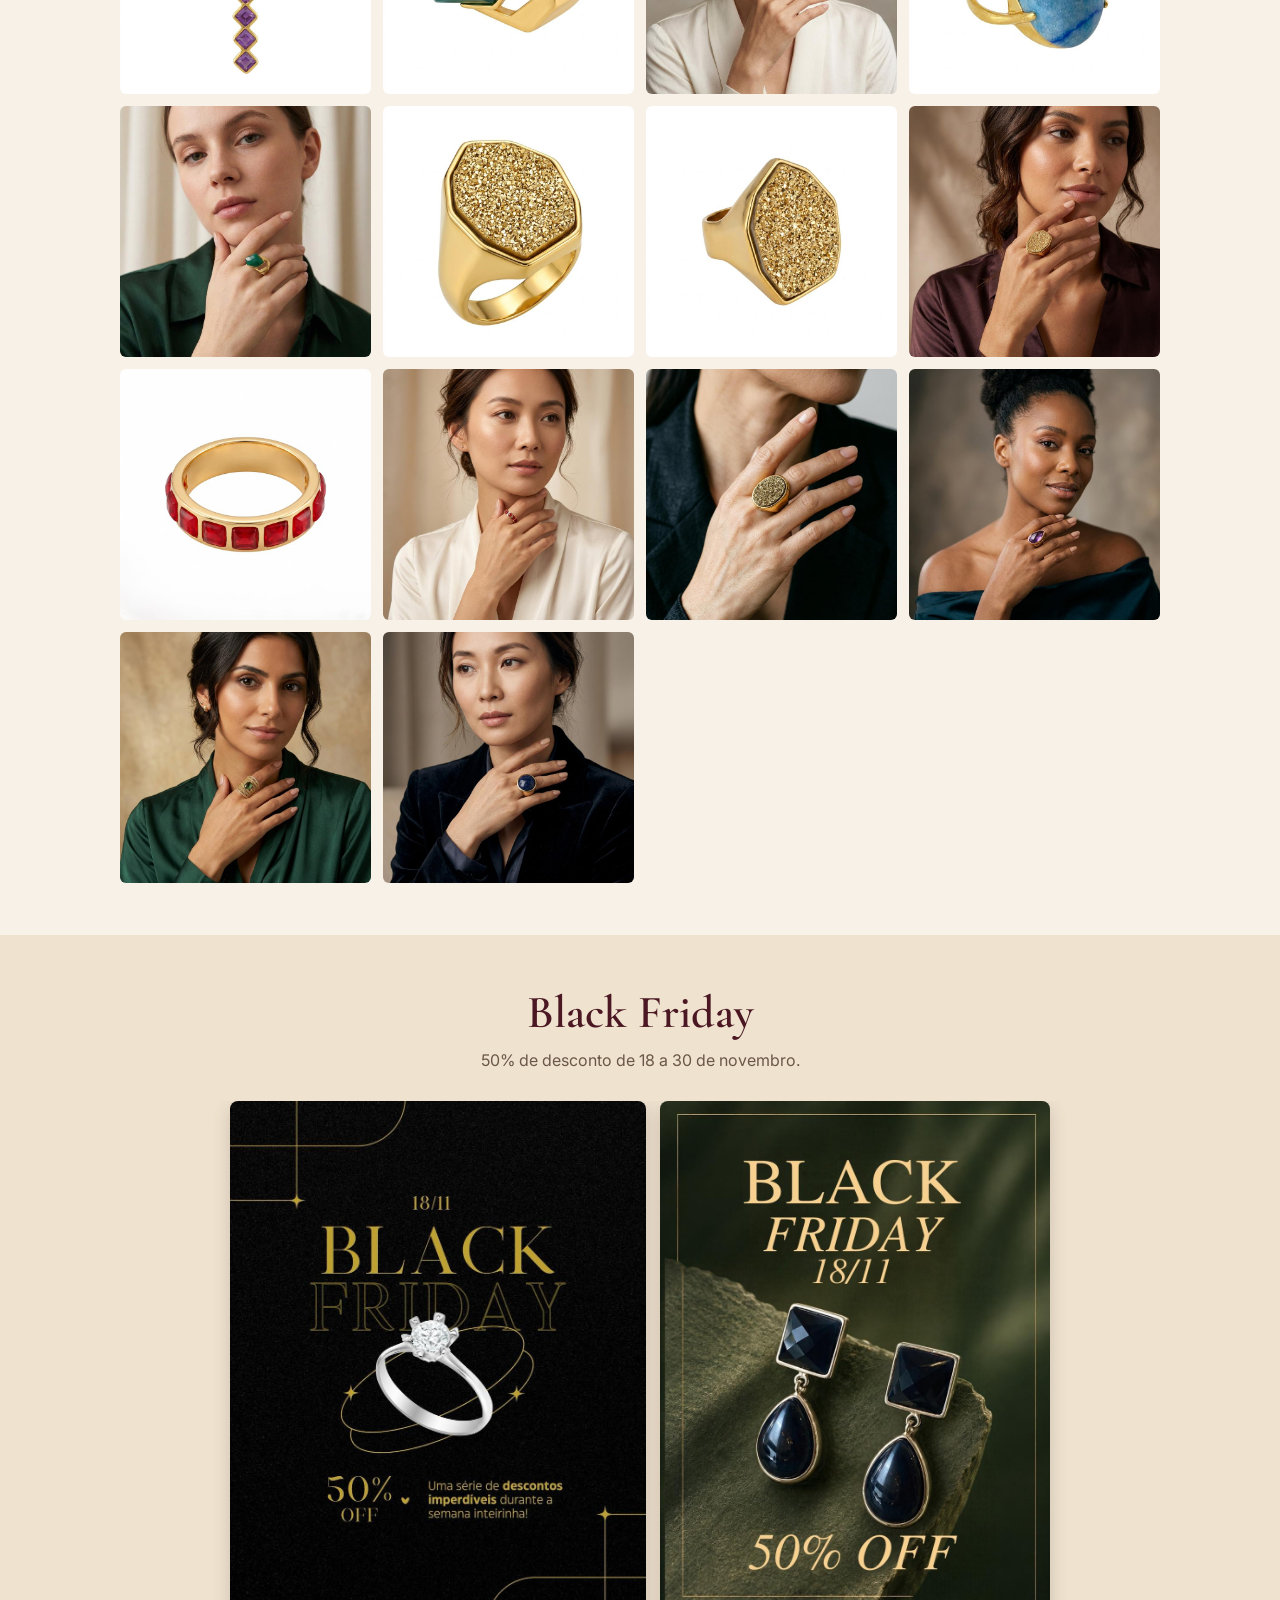
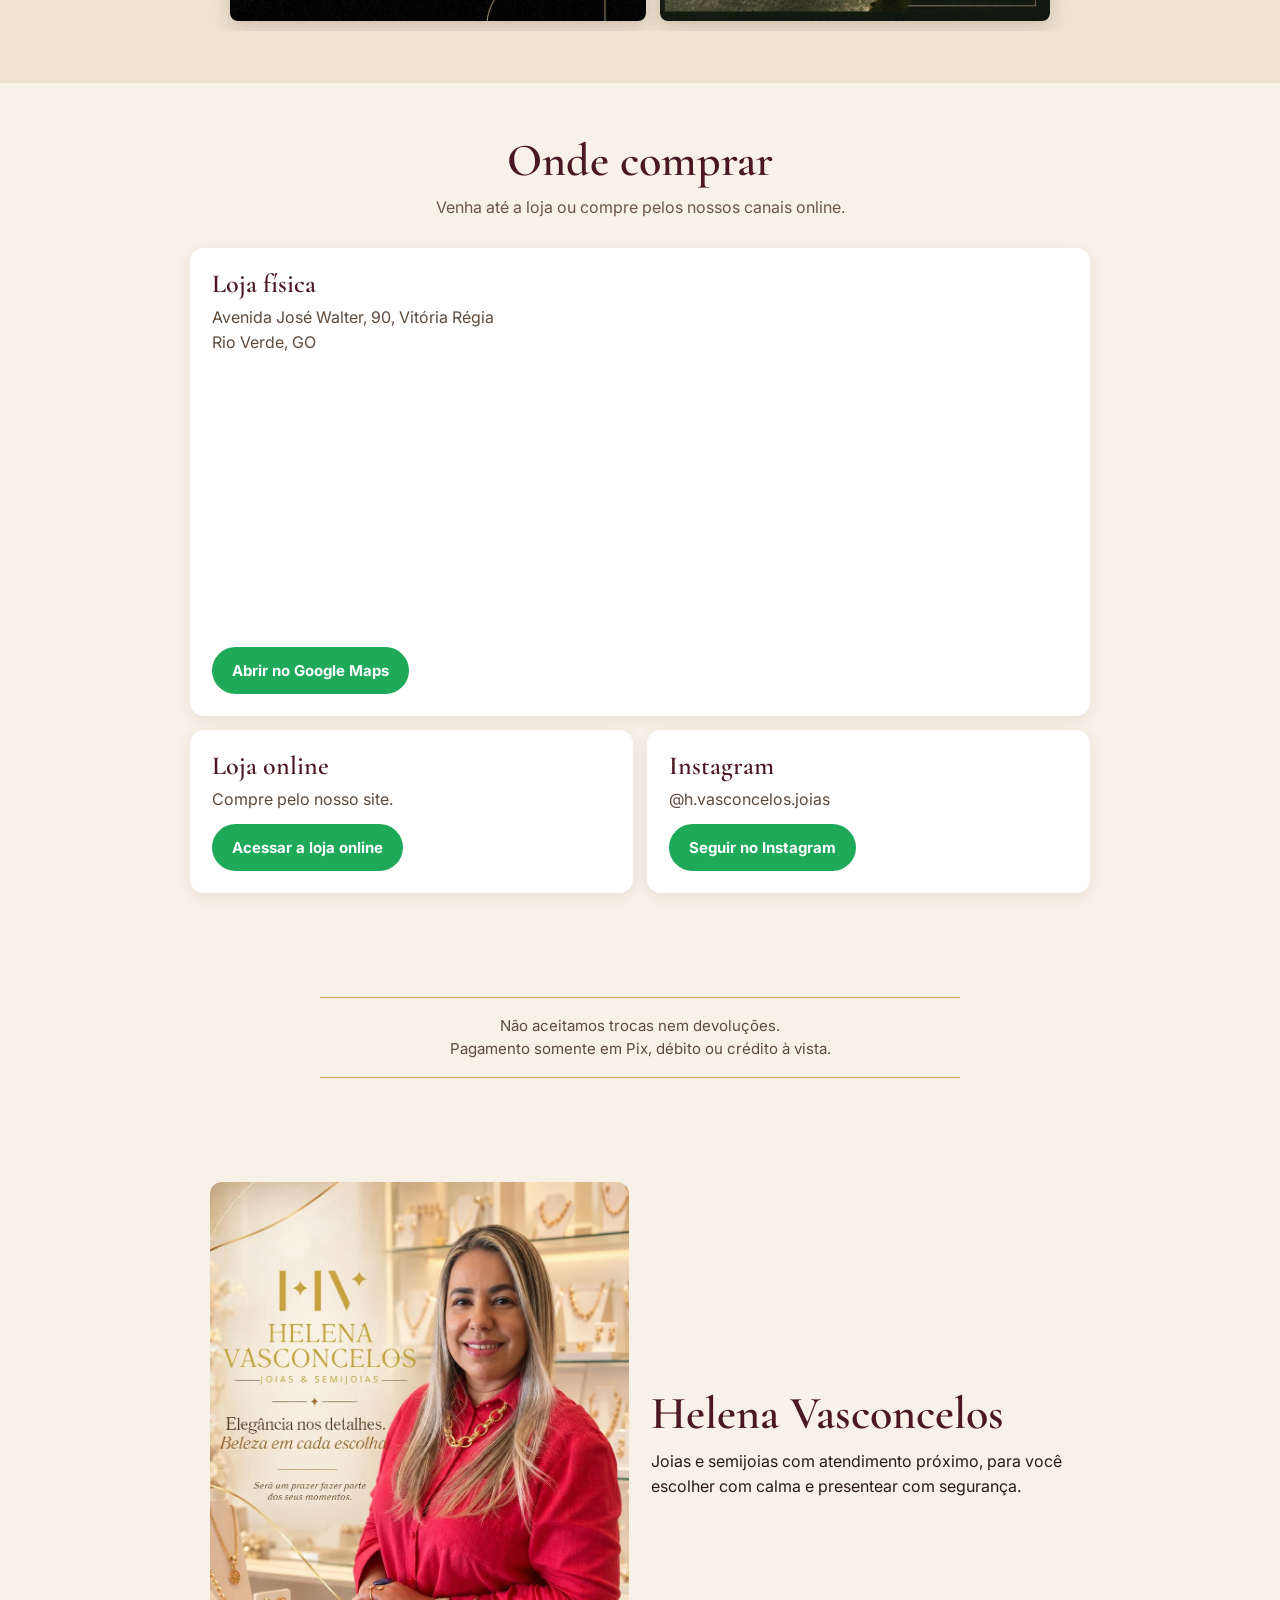
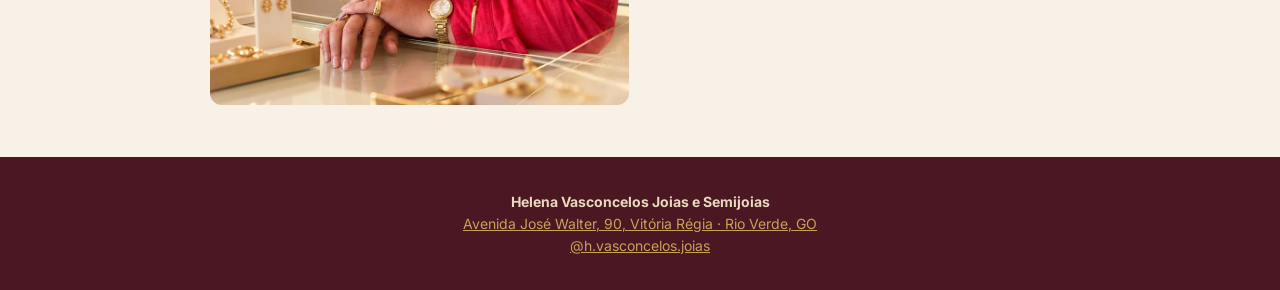
==== commit 95032c3b: "Paginas mais impactantes: 50% gigante, contagem regressiva, faixa animada, hero das empresas Co-Auth" ====
--- a/black-friday.html
+++ b/black-friday.html
@@ -5,10 +5,11 @@
 <!-- Pixel da Meta (opcional): cole aqui o código do pixel para medir os cliques no WhatsApp. -->
 </head><body data-msg="Olá! Vim pelo anúncio da Black Friday da Helena Vasconcelos e quero ver as peças com 50% de desconto.">
 <div class="top"><b>Helena Vasconcelos</b><br>Joias &amp; Semijoias</div>
-<header class="hero"><img class="bg" src="img/p12.jpg" alt=""><div class="wrap"><span class="tag">Black Friday · 18 a 30 de novembro</span><h1><em>50%</em> de desconto em joias e semijoias</h1><p class="lead">Black Friday Helena Vasconcelos, de 18 a 30 de novembro. Para presentear e se presentear.</p><a class="btn" data-wa href="#contato"><svg viewBox="0 0 32 32"><path d="M16 3C8.8 3 3 8.7 3 15.8c0 2.5.7 4.8 1.9 6.8L3 29l6.6-1.8c1.9 1 4 1.6 6.4 1.6 7.2 0 13-5.7 13-12.8S23.200 3 16 3zm0 23.300c-2.100 0-4.100-.6-5.800-1.700l-.4-.2-3.900 1 1-3.800-.3-.4c-1.200-1.800-1.800-3.800-1.800-5.900C4.800 9.700 9.800 5 16 5s11.200 4.700 11.200 10.800S22.200 26.300 16 26.300zm6.200-8c-.3-.2-2-1-2.300-1.100-.3-.1-.5-.2-.8.200-.2.300-.9 1.100-1.100 1.300-.2.200-.4.300-.7.100-2-1-3.300-1.800-4.600-4-.3-.6.300-.5 1-1.700.1-.2.100-.4 0-.6l-1-2.400c-.3-.6-.5-.5-.8-.5h-.6c-.2 0-.6.100-.9.400-.3.300-1.200 1.200-1.200 2.900s1.200 3.400 1.400 3.600c.2.200 2.400 3.700 5.800 5.100 2.100.9 3 1 4 .8.600-.1 2-.8 2.300-1.600.3-.8.300-1.500.2-1.600-.1-.2-.3-.2-.6-.4z"/></svg> Quero meu desconto no WhatsApp</a><p class="note">Atendimento direto pelo WhatsApp.</p></div></header>
+<header class="hero bfhero"><img class="bg" src="img/p12.jpg" alt=""><div class="wrap"><span class="tag">Black Friday Helena Vasconcelos</span><p class="bf-title">BLACK FRIDAY</p><div class="big50">50<small>%</small></div><div class="off">DE DESCONTO</div><div class="dates">De 18 a 30 de novembro</div><div id="cdwrap"><div class="count" id="cd"><div><b id="cd-d">--</b><span>dias</span></div><div><b id="cd-h">--</b><span>horas</span></div><div><b id="cd-m">--</b><span>min</span></div><div><b id="cd-s">--</b><span>seg</span></div></div><p class="cdlabel" id="cdlabel"></p></div><a class="btn xl" data-wa href="#contato"><svg viewBox="0 0 32 32"><path d="M16 3C8.8 3 3 8.7 3 15.8c0 2.5.7 4.8 1.9 6.8L3 29l6.6-1.8c1.9 1 4 1.6 6.4 1.6 7.2 0 13-5.7 13-12.8S23.200 3 16 3zm0 23.300c-2.100 0-4.100-.6-5.800-1.700l-.4-.2-3.900 1 1-3.800-.3-.4c-1.200-1.800-1.800-3.800-1.800-5.900C4.800 9.700 9.800 5 16 5s11.200 4.700 11.200 10.800S22.200 26.300 16 26.300zm6.200-8c-.3-.2-2-1-2.300-1.100-.3-.1-.5-.2-.8.200-.2.300-.9 1.100-1.100 1.300-.2.200-.4.300-.7.100-2-1-3.300-1.800-4.600-4-.3-.6.300-.5 1-1.700.1-.2.100-.4 0-.6l-1-2.400c-.3-.6-.5-.5-.8-.5h-.6c-.2 0-.6.100-.9.400-.3.300-1.200 1.200-1.200 2.900s1.200 3.400 1.400 3.600c.2.200 2.400 3.700 5.800 5.100 2.100.9 3 1 4 .8.600-.1 2-.8 2.300-1.600.3-.8.300-1.500.2-1.600-.1-.2-.3-.2-.6-.4z"/></svg> Quero meu 50% no WhatsApp</a><p class="note">Joias e semijoias. Atendimento direto pelo WhatsApp.</p></div></header>
+<div class="ticker "><div><span style="margin:0 22px">BLACK FRIDAY</span><span style="margin:0 22px">✦</span><span style="margin:0 22px">50% OFF</span><span style="margin:0 22px">✦</span><span style="margin:0 22px">18 A 30 DE NOVEMBRO</span><span style="margin:0 22px">✦</span><span style="margin:0 22px">JOIAS E SEMIJOIAS</span><span style="margin:0 22px">✦</span><span style="margin:0 22px">BLACK FRIDAY</span><span style="margin:0 22px">✦</span><span style="margin:0 22px">50% OFF</span><span style="margin:0 22px">✦</span><span style="margin:0 22px">18 A 30 DE NOVEMBRO</span><span style="margin:0 22px">✦</span><span style="margin:0 22px">JOIAS E SEMIJOIAS</span><span style="margin:0 22px">✦</span><span style="margin:0 22px">BLACK FRIDAY</span><span style="margin:0 22px">✦</span><span style="margin:0 22px">50% OFF</span><span style="margin:0 22px">✦</span><span style="margin:0 22px">18 A 30 DE NOVEMBRO</span><span style="margin:0 22px">✦</span><span style="margin:0 22px">JOIAS E SEMIJOIAS</span><span style="margin:0 22px">✦</span><span style="margin:0 22px">BLACK FRIDAY</span><span style="margin:0 22px">✦</span><span style="margin:0 22px">50% OFF</span><span style="margin:0 22px">✦</span><span style="margin:0 22px">18 A 30 DE NOVEMBRO</span><span style="margin:0 22px">✦</span><span style="margin:0 22px">JOIAS E SEMIJOIAS</span><span style="margin:0 22px">✦</span><span style="margin:0 22px">BLACK FRIDAY</span><span style="margin:0 22px">✦</span><span style="margin:0 22px">50% OFF</span><span style="margin:0 22px">✦</span><span style="margin:0 22px">18 A 30 DE NOVEMBRO</span><span style="margin:0 22px">✦</span><span style="margin:0 22px">JOIAS E SEMIJOIAS</span><span style="margin:0 22px">✦</span><span style="margin:0 22px">BLACK FRIDAY</span><span style="margin:0 22px">✦</span><span style="margin:0 22px">50% OFF</span><span style="margin:0 22px">✦</span><span style="margin:0 22px">18 A 30 DE NOVEMBRO</span><span style="margin:0 22px">✦</span><span style="margin:0 22px">JOIAS E SEMIJOIAS</span><span style="margin:0 22px">✦</span></div></div>
 <section class="alt" id="contato"><div class="wrap"><h2>Fale com quem atende</h2><p class="sub">Escolha com quem falar. Você será atendido pelo WhatsApp.</p><div class="cards" id="cards"></div></div></section>
 <section><div class="wrap"><h2>Escolha a sua peça</h2><p class="sub">Brincos, colares, anéis e pingentes. Veja algumas peças e chame no WhatsApp para saber o que está disponível.</p><div class="grid"><img loading="lazy" alt="Joia Helena Vasconcelos" src="img/p01.jpg"><img loading="lazy" alt="Joia Helena Vasconcelos" src="img/p02.jpg"><img loading="lazy" alt="Joia Helena Vasconcelos" src="img/p03.jpg"><img loading="lazy" alt="Joia Helena Vasconcelos" src="img/p04.jpg"><img loading="lazy" alt="Joia Helena Vasconcelos" src="img/p05.jpg"><img loading="lazy" alt="Joia Helena Vasconcelos" src="img/p06.jpg"><img loading="lazy" alt="Joia Helena Vasconcelos" src="img/p07.jpg"><img loading="lazy" alt="Joia Helena Vasconcelos" src="img/p08.jpg"><img loading="lazy" alt="Joia Helena Vasconcelos" src="img/p09.jpg"><img loading="lazy" alt="Joia Helena Vasconcelos" src="img/p10.jpg"><img loading="lazy" alt="Joia Helena Vasconcelos" src="img/p11.jpg"><img loading="lazy" alt="Joia Helena Vasconcelos" src="img/p12.jpg"><img loading="lazy" alt="Joia Helena Vasconcelos" src="img/p20.jpg"><img loading="lazy" alt="Joia Helena Vasconcelos" src="img/p21.jpg"><img loading="lazy" alt="Joia Helena Vasconcelos" src="img/p22.jpg"><img loading="lazy" alt="Joia Helena Vasconcelos" src="img/p23.jpg"><img loading="lazy" alt="Joia Helena Vasconcelos" src="img/p24.jpg"><img loading="lazy" alt="Joia Helena Vasconcelos" src="img/p25.jpg"><img loading="lazy" alt="Joia Helena Vasconcelos" src="img/p26.jpg"><img loading="lazy" alt="Joia Helena Vasconcelos" src="img/p27.jpg"><img loading="lazy" alt="Joia Helena Vasconcelos" src="img/p28.jpg"><img loading="lazy" alt="Joia Helena Vasconcelos" src="img/p29.jpg"><img loading="lazy" alt="Joia Helena Vasconcelos" src="img/p30.jpg"><img loading="lazy" alt="Joia Helena Vasconcelos" src="img/p31.jpg"><img loading="lazy" alt="Joia Helena Vasconcelos" src="img/p32.jpg"><img loading="lazy" alt="Joia Helena Vasconcelos" src="img/p33.jpg"><img loading="lazy" alt="Joia Helena Vasconcelos" src="img/p34.jpg"><img loading="lazy" alt="Joia Helena Vasconcelos" src="img/p35.jpg"><img loading="lazy" alt="Joia Helena Vasconcelos" src="img/p36.jpg"><img loading="lazy" alt="Joia Helena Vasconcelos" src="img/p37.jpg"><img loading="lazy" alt="Joia Helena Vasconcelos" src="img/p38.jpg"><img loading="lazy" alt="Joia Helena Vasconcelos" src="img/p39.jpg"><img loading="lazy" alt="Joia Helena Vasconcelos" src="img/p40.jpg"><img loading="lazy" alt="Joia Helena Vasconcelos" src="img/p41.jpg"><img loading="lazy" alt="Joia Helena Vasconcelos" src="img/p42.jpg"><img loading="lazy" alt="Joia Helena Vasconcelos" src="img/p43.jpg"><img loading="lazy" alt="Joia Helena Vasconcelos" src="img/p44.jpg"><img loading="lazy" alt="Joia Helena Vasconcelos" src="img/p45.jpg"></div></div></section>
 <section class="alt"><div class="wrap"><h2>Black Friday</h2><p class="sub">50% de desconto de 18 a 30 de novembro.</p><div class="arts"><img loading="lazy" alt="Helena Vasconcelos" src="img/p47.jpg"><img loading="lazy" alt="Helena Vasconcelos" src="img/p15.jpg"></div></div></section>
 <section id="onde"><div class="wrap"><h2>Onde comprar</h2><p class="sub">Venha até a loja ou compre pelos nossos canais online.</p><div class="onde" id="lojas"></div></div></section>
 <section><div class="wrap"><p class="cond">Não aceitamos trocas nem devoluções.<br>Pagamento somente em Pix, débito ou crédito à vista.</p></div></section><section><div class="wrap"><div class="about"><img loading="lazy" alt="Helena Vasconcelos" src="img/p00.jpg"><div><h2>Helena Vasconcelos</h2><p>Joias e semijoias com atendimento próximo, para você escolher com calma e presentear com segurança.</p></div></div></div></section><footer><p><b>Helena Vasconcelos Joias e Semijoias</b></p><p><a href="https://www.google.com/maps/search/?api=1&query=Avenida+Jos%C3%A9+Walter+90+Vit%C3%B3ria+R%C3%A9gia+Rio+Verde+GO" target="_blank" rel="noopener">Avenida José Walter, 90, Vitória Régia · Rio Verde, GO</a></p><p><a href="https://www.instagram.com/h.vasconcelos.joias" target="_blank" rel="noopener">@h.vasconcelos.joias</a></p></footer>
-<div class="sticky"><a class="btn" data-wa href="#contato"><svg viewBox="0 0 32 32"><path d="M16 3C8.8 3 3 8.7 3 15.8c0 2.5.7 4.8 1.9 6.8L3 29l6.6-1.8c1.9 1 4 1.6 6.4 1.6 7.2 0 13-5.7 13-12.8S23.200 3 16 3zm0 23.300c-2.100 0-4.100-.6-5.800-1.700l-.4-.2-3.900 1 1-3.800-.3-.4c-1.200-1.800-1.800-3.800-1.800-5.900C4.800 9.700 9.800 5 16 5s11.200 4.700 11.200 10.800S22.200 26.300 16 26.300zm6.200-8c-.3-.2-2-1-2.300-1.100-.3-.1-.5-.2-.8.200-.2.300-.9 1.100-1.100 1.300-.2.200-.4.300-.7.100-2-1-3.300-1.800-4.600-4-.3-.6.300-.5 1-1.700.1-.2.100-.4 0-.6l-1-2.400c-.3-.6-.5-.5-.8-.5h-.6c-.2 0-.6.100-.9.400-.3.300-1.200 1.200-1.200 2.900s1.200 3.400 1.400 3.600c.2.200 2.400 3.700 5.800 5.100 2.100.9 3 1 4 .8.600-.1 2-.8 2.300-1.600.3-.8.300-1.500.2-1.600-.1-.2-.3-.2-.6-.4z"/></svg> Chamar no WhatsApp</a></div><script src="app.js"></script></body></html>+<div class="sticky"><a class="btn" data-wa href="#contato"><svg viewBox="0 0 32 32"><path d="M16 3C8.8 3 3 8.7 3 15.8c0 2.5.7 4.8 1.9 6.8L3 29l6.6-1.8c1.9 1 4 1.6 6.4 1.6 7.2 0 13-5.7 13-12.8S23.200 3 16 3zm0 23.300c-2.100 0-4.100-.6-5.800-1.700l-.4-.2-3.900 1 1-3.800-.3-.4c-1.200-1.800-1.800-3.800-1.800-5.900C4.800 9.700 9.800 5 16 5s11.200 4.700 11.200 10.800S22.200 26.300 16 26.300zm6.200-8c-.3-.2-2-1-2.300-1.100-.3-.1-.5-.2-.8.200-.2.300-.9 1.100-1.100 1.300-.2.200-.4.300-.7.100-2-1-3.300-1.800-4.600-4-.3-.6.300-.5 1-1.700.1-.2.100-.4 0-.6l-1-2.400c-.3-.6-.5-.5-.8-.5h-.6c-.2 0-.6.100-.9.400-.3.300-1.200 1.200-1.200 2.900s1.200 3.400 1.400 3.600c.2.200 2.400 3.700 5.800 5.100 2.100.9 3 1 4 .8.600-.1 2-.8 2.300-1.600.3-.8.300-1.500.2-1.600-.1-.2-.3-.2-.6-.4z"/></svg> Quero 50% de desconto</a></div><script src="app.js"></script></body></html>
--- a/style.css
+++ b/style.css
@@ -80,3 +80,39 @@
 .card h3{font-size:30px}
 .card .btn{padding:14px 26px;font-size:17px;box-shadow:0 6px 16px rgba(31,170,89,.35)}
 section#contato h2{font-size:clamp(34px,7vw,52px)}
+/* ===== impacto ===== */
+.bfhero{background:#0b0607;min-height:min(92vh,760px)}
+.bfhero img.bg{opacity:.55;object-position:center 20%}
+.bfhero:after{background:linear-gradient(180deg,rgba(0,0,0,.25),rgba(0,0,0,.55) 45%,#0b0607 100%)}
+.bfhero .wrap{padding-top:50px;text-align:center}
+.bfhero .tag{font-size:13px;padding:7px 16px;background:rgba(0,0,0,.45)}
+.bf-title{font-family:"Cormorant Garamond",Georgia,serif;font-weight:700;color:#fff;letter-spacing:.18em;font-size:clamp(20px,5.2vw,30px);margin:6px 0 0}
+.big50{font-family:"Cormorant Garamond",Georgia,serif;font-weight:700;line-height:.85;font-size:clamp(150px,46vw,300px);background:linear-gradient(180deg,#f3d58a,#c9a25a 55%,#8d6420);-webkit-background-clip:text;background-clip:text;color:transparent;filter:drop-shadow(0 6px 24px rgba(201,162,90,.35));margin:4px 0 0}
+.big50 small{font-size:.42em;vertical-align:top;position:relative;top:.12em}
+.off{font-family:"Cormorant Garamond",Georgia,serif;font-size:clamp(30px,8vw,52px);letter-spacing:.25em;color:#fff;margin:-4px 0 6px}
+.dates{display:inline-block;margin:10px 0 18px;padding:8px 18px;background:var(--gold2);color:#1a0c0e;font-weight:700;letter-spacing:.08em;font-size:clamp(14px,3.8vw,18px);text-transform:uppercase}
+.count{display:flex;justify-content:center;gap:10px;margin:2px 0 22px}
+.count div{background:rgba(255,255,255,.1);border:1px solid rgba(201,162,90,.6);border-radius:10px;padding:8px 10px;min-width:64px}
+.count b{display:block;font-family:"Cormorant Garamond",Georgia,serif;font-size:34px;color:#fff;line-height:1}
+.count span{font-size:10px;letter-spacing:.12em;text-transform:uppercase;color:#e9d9bd}
+.cdlabel{font-size:12px;letter-spacing:.16em;text-transform:uppercase;color:#e9d9bd;margin-top:4px}
+.btn.xl{font-size:clamp(17px,4.6vw,22px);padding:20px 34px;animation:pulse 1.8s infinite}
+@keyframes pulse{0%{box-shadow:0 0 0 0 rgba(31,170,89,.6),0 8px 22px rgba(0,0,0,.3)}70%{box-shadow:0 0 0 18px rgba(31,170,89,0),0 8px 22px rgba(0,0,0,.3)}100%{box-shadow:0 0 0 0 rgba(31,170,89,0),0 8px 22px rgba(0,0,0,.3)}}
+.ticker{background:var(--gold2);color:#1a0c0e;overflow:hidden;white-space:nowrap;padding:12px 0;font-weight:700;letter-spacing:.2em;font-size:14px}
+.ticker div{display:inline-block;animation:slide 26s linear infinite}
+@keyframes slide{from{transform:translateX(0)}to{transform:translateX(-50%)}}
+.ticker.wine{background:var(--wine);color:#f3e4c8}
+.emhero{background:#2b0d14;min-height:min(90vh,740px)}
+.emhero img.bg{opacity:.5;object-position:center 20%}
+.emhero:after{background:linear-gradient(180deg,rgba(43,13,20,.35),rgba(43,13,20,.65) 45%,#2b0d14 100%)}
+.emhero .wrap{padding-top:50px;text-align:center}
+.emhero .tag{font-size:13px;padding:7px 16px;background:rgba(0,0,0,.35)}
+.emhero h1{max-width:none;font-size:clamp(42px,11.5vw,92px);margin:8px 0 12px;text-shadow:0 4px 24px rgba(0,0,0,.5)}
+.emhero p.lead{margin:0 auto 22px;max-width:34ch;font-size:clamp(18px,4.6vw,24px)}
+.chips{display:flex;flex-wrap:wrap;gap:8px;justify-content:center;margin-bottom:24px}
+.chips span{border:1px solid var(--gold2);color:#f3e4c8;background:rgba(0,0,0,.35);padding:8px 14px;border-radius:999px;font-size:14px}
+.benef{display:grid;gap:14px;max-width:900px;margin:0 auto}
+@media(min-width:700px){.benef{grid-template-columns:repeat(3,1fr)}}
+.benef div{background:var(--wine);color:#f3e4c8;border-radius:14px;padding:24px;text-align:center}
+.benef b{display:block;font-family:"Cormorant Garamond",Georgia,serif;font-size:28px;color:var(--gold2);margin-bottom:6px}
+.step b{width:46px;height:46px;font-size:26px}
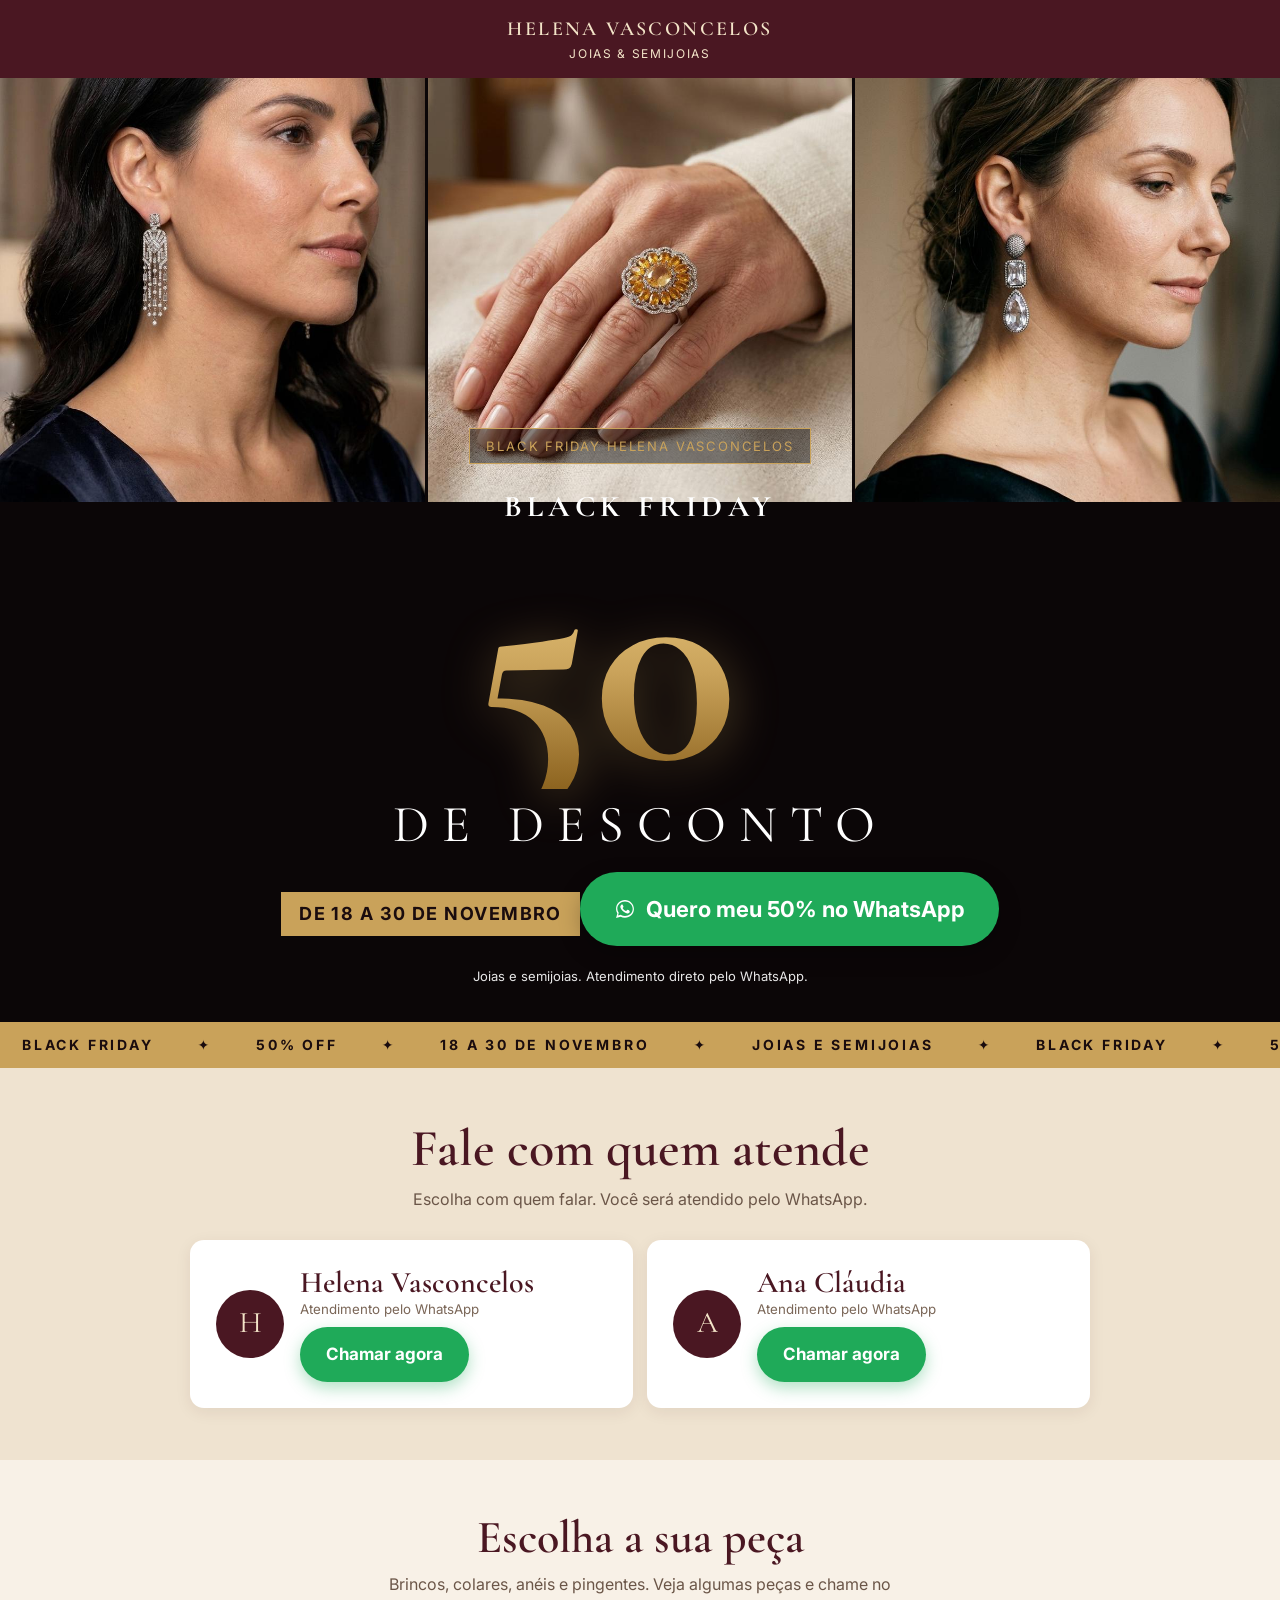
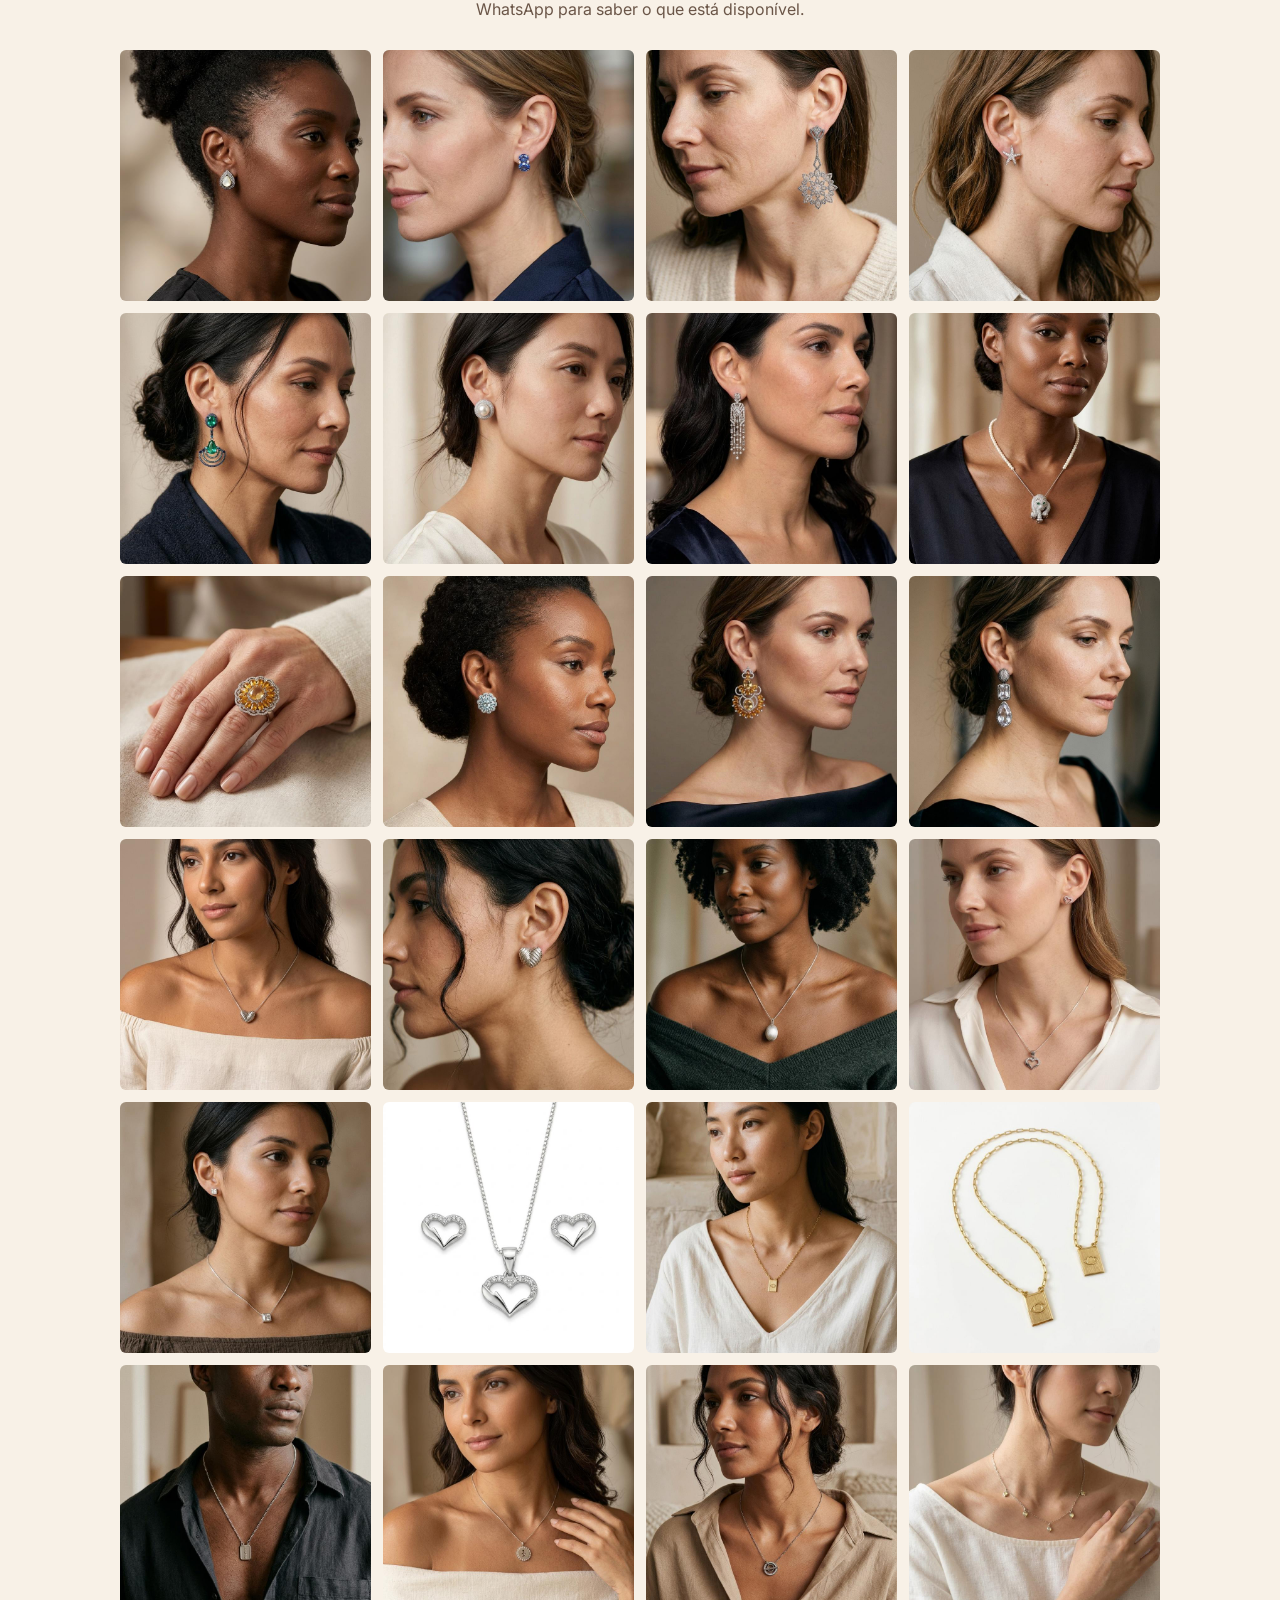
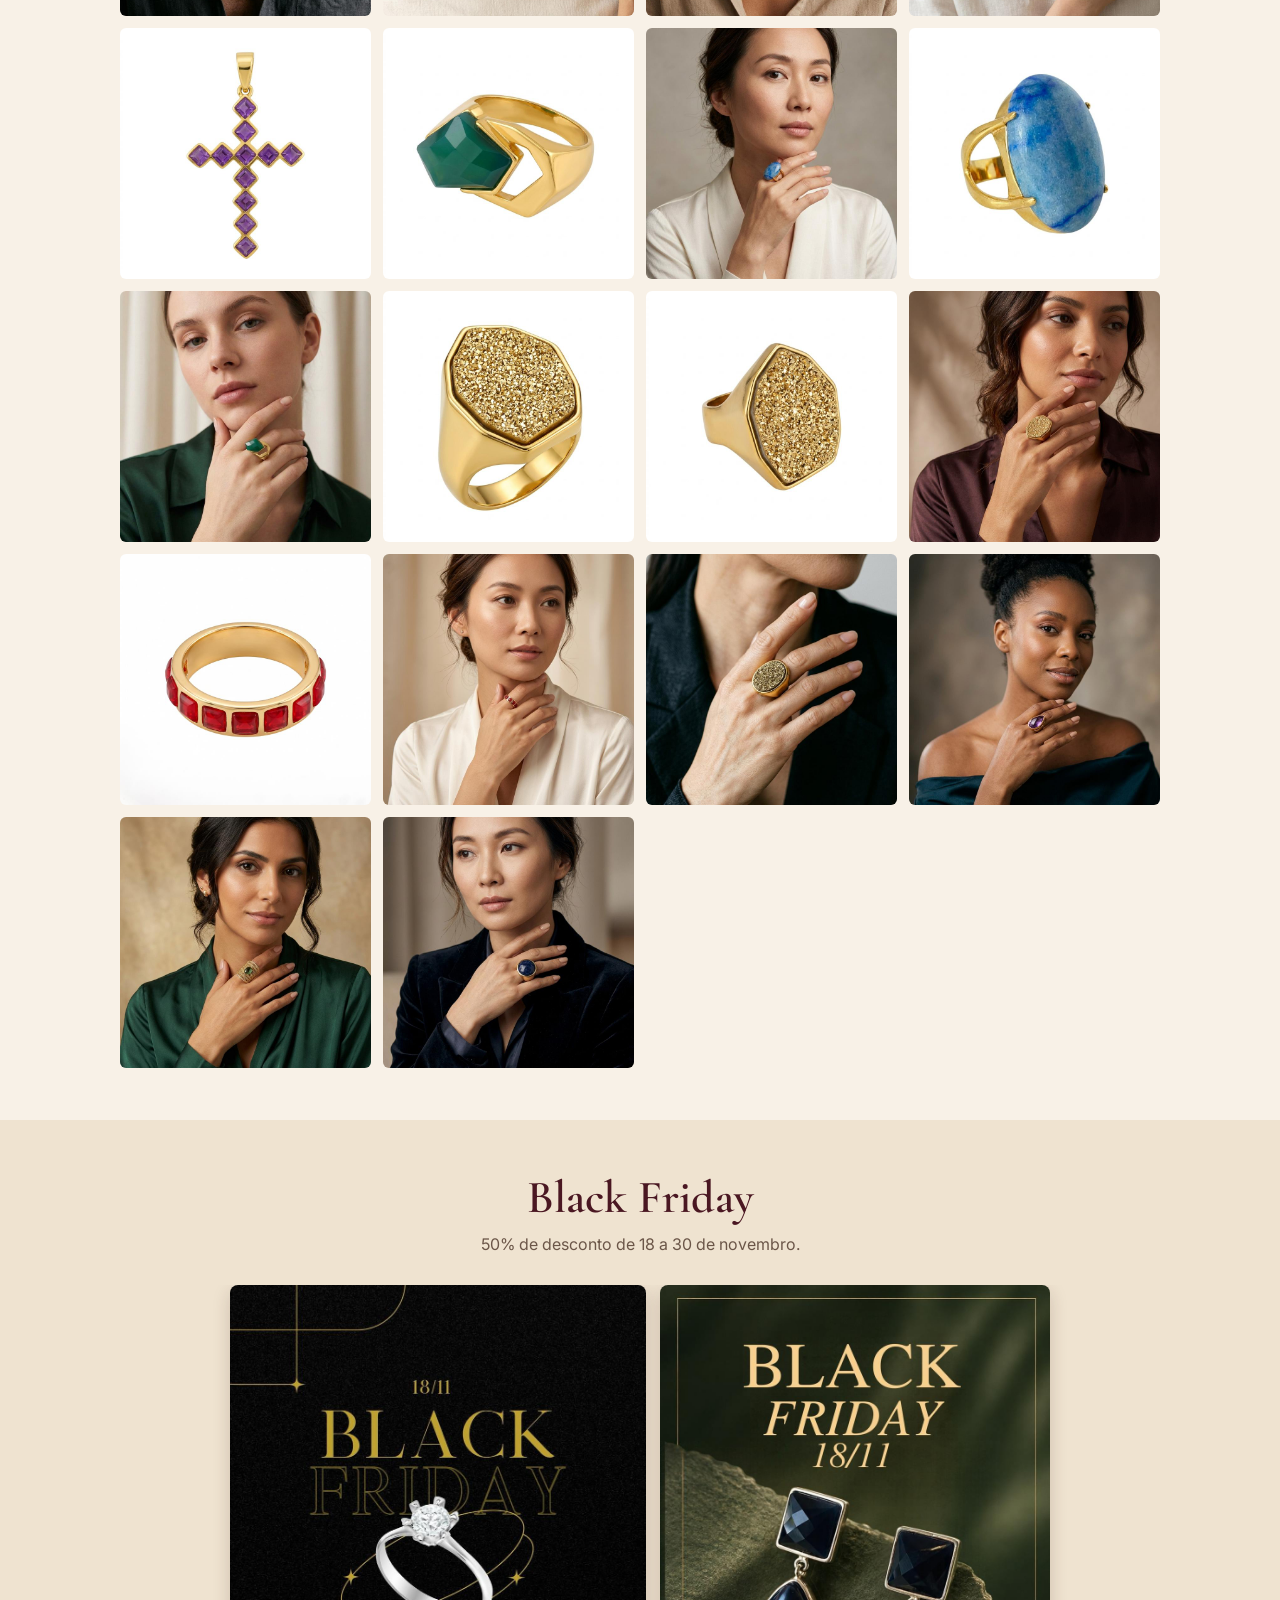
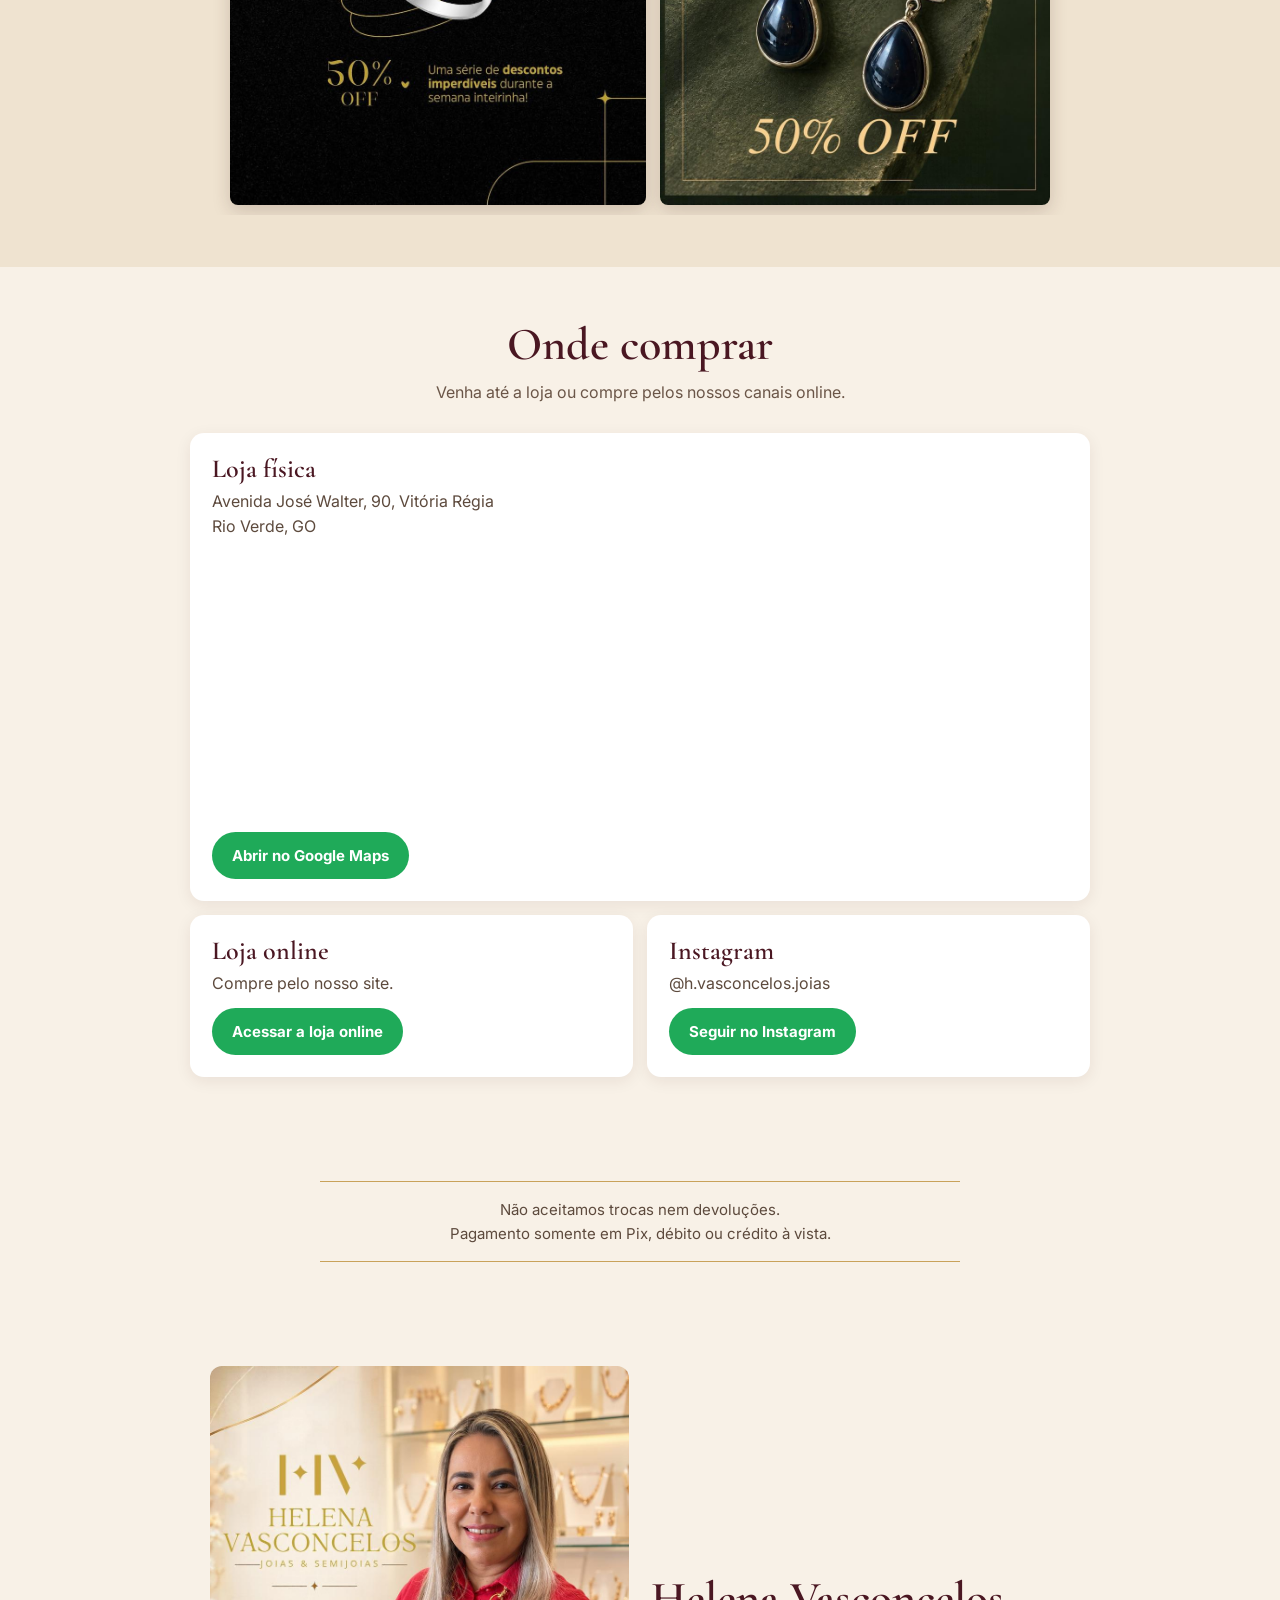
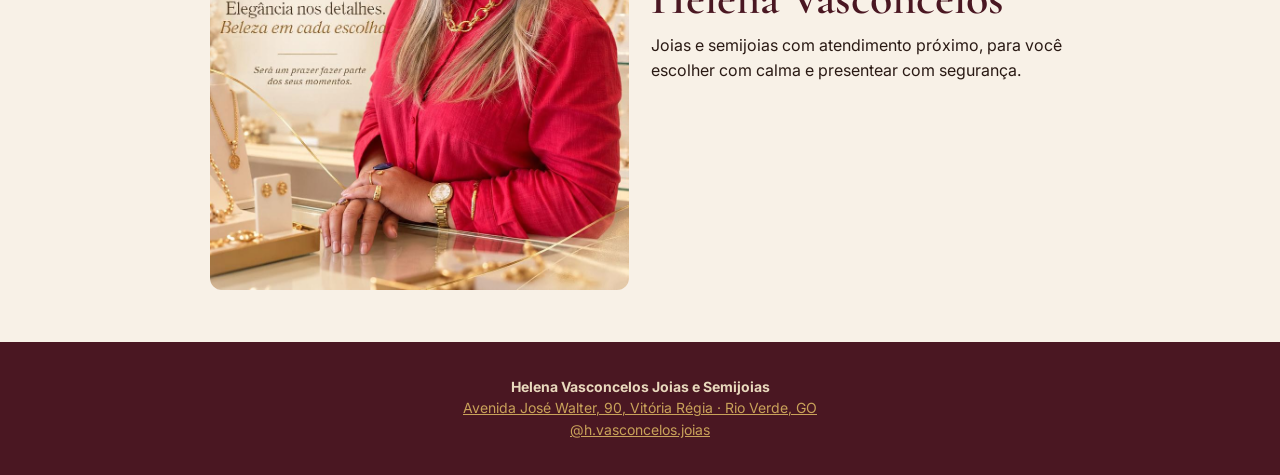
==== commit 427fef8b: "Destaque nas joias: faixa de fotos com brincos, anel e pingentes no topo das paginas Co-Authored-By:" ====
--- a/black-friday.html
+++ b/black-friday.html
@@ -1,15 +1,15 @@
 <!doctype html><html lang="pt-BR"><head><meta charset="utf-8"><meta name="viewport" content="width=device-width,initial-scale=1">
 <title>Black Friday Helena Vasconcelos — 50% de desconto</title><meta name="description" content="50% de desconto na Black Friday Helena Vasconcelos. Joias e semijoias para presentear e se presentear.">
 <link rel="preconnect" href="https://fonts.googleapis.com"><link href="https://fonts.googleapis.com/css2?family=Cormorant+Garamond:wght@500;600;700&family=Inter:wght@400;600;700&display=swap" rel="stylesheet">
-<link rel="stylesheet" href="style.css">
+<link rel="stylesheet" href="style.css?v=6">
 <!-- Pixel da Meta (opcional): cole aqui o código do pixel para medir os cliques no WhatsApp. -->
 </head><body data-msg="Olá! Vim pelo anúncio da Black Friday da Helena Vasconcelos e quero ver as peças com 50% de desconto.">
 <div class="top"><b>Helena Vasconcelos</b><br>Joias &amp; Semijoias</div>
-<header class="hero bfhero"><img class="bg" src="img/p12.jpg" alt=""><div class="wrap"><span class="tag">Black Friday Helena Vasconcelos</span><p class="bf-title">BLACK FRIDAY</p><div class="big50">50<small>%</small></div><div class="off">DE DESCONTO</div><div class="dates">De 18 a 30 de novembro</div><div id="cdwrap"><div class="count" id="cd"><div><b id="cd-d">--</b><span>dias</span></div><div><b id="cd-h">--</b><span>horas</span></div><div><b id="cd-m">--</b><span>min</span></div><div><b id="cd-s">--</b><span>seg</span></div></div><p class="cdlabel" id="cdlabel"></p></div><a class="btn xl" data-wa href="#contato"><svg viewBox="0 0 32 32"><path d="M16 3C8.8 3 3 8.7 3 15.8c0 2.5.7 4.8 1.9 6.8L3 29l6.6-1.8c1.9 1 4 1.6 6.4 1.6 7.2 0 13-5.7 13-12.8S23.200 3 16 3zm0 23.300c-2.100 0-4.100-.6-5.800-1.700l-.4-.2-3.900 1 1-3.800-.3-.4c-1.200-1.800-1.800-3.800-1.800-5.900C4.800 9.700 9.800 5 16 5s11.200 4.700 11.200 10.800S22.200 26.300 16 26.300zm6.200-8c-.3-.2-2-1-2.300-1.100-.3-.1-.5-.2-.8.200-.2.300-.9 1.100-1.100 1.300-.2.200-.4.300-.7.100-2-1-3.300-1.800-4.600-4-.3-.6.300-.5 1-1.700.1-.2.100-.4 0-.6l-1-2.400c-.3-.6-.5-.5-.8-.5h-.6c-.2 0-.6.100-.9.400-.3.300-1.200 1.200-1.200 2.900s1.200 3.400 1.400 3.600c.2.200 2.400 3.700 5.800 5.100 2.100.9 3 1 4 .8.600-.1 2-.8 2.300-1.600.3-.8.300-1.500.2-1.600-.1-.2-.3-.2-.6-.4z"/></svg> Quero meu 50% no WhatsApp</a><p class="note">Joias e semijoias. Atendimento direto pelo WhatsApp.</p></div></header>
+<header class="hero bfhero"><div class="strip"><img src="img/p07.jpg" alt="Semijoia Helena Vasconcelos" style="object-position:36% 46%"><img src="img/p09.jpg" alt="Semijoia Helena Vasconcelos" style="object-position:48% 42%"><img src="img/p12.jpg" alt="Semijoia Helena Vasconcelos" style="object-position:24% 42%"></div><div class="wrap"><span class="tag">Black Friday Helena Vasconcelos</span><p class="bf-title">BLACK FRIDAY</p><div class="big50">50<small>%</small></div><div class="off">DE DESCONTO</div><div class="dates">De 18 a 30 de novembro</div><div id="cdwrap"><div class="count" id="cd"><div><b id="cd-d">--</b><span>dias</span></div><div><b id="cd-h">--</b><span>horas</span></div><div><b id="cd-m">--</b><span>min</span></div><div><b id="cd-s">--</b><span>seg</span></div></div><p class="cdlabel" id="cdlabel"></p></div><a class="btn xl" data-wa href="#contato"><svg viewBox="0 0 32 32"><path d="M16 3C8.8 3 3 8.7 3 15.8c0 2.5.7 4.8 1.9 6.8L3 29l6.6-1.8c1.9 1 4 1.6 6.4 1.6 7.2 0 13-5.7 13-12.8S23.200 3 16 3zm0 23.300c-2.100 0-4.100-.6-5.800-1.700l-.4-.2-3.900 1 1-3.800-.3-.4c-1.200-1.800-1.800-3.800-1.800-5.900C4.800 9.700 9.800 5 16 5s11.200 4.700 11.200 10.800S22.200 26.300 16 26.300zm6.200-8c-.3-.2-2-1-2.300-1.100-.3-.1-.5-.2-.8.200-.2.300-.9 1.100-1.100 1.300-.2.200-.4.300-.7.100-2-1-3.300-1.800-4.600-4-.3-.6.300-.5 1-1.700.1-.2.100-.4 0-.6l-1-2.400c-.3-.6-.5-.5-.8-.5h-.6c-.2 0-.6.100-.9.400-.3.300-1.200 1.200-1.200 2.900s1.200 3.400 1.400 3.600c.2.200 2.400 3.700 5.800 5.100 2.100.9 3 1 4 .8.600-.1 2-.8 2.300-1.600.3-.8.300-1.500.2-1.600-.1-.2-.3-.2-.6-.4z"/></svg> Quero meu 50% no WhatsApp</a><p class="note">Joias e semijoias. Atendimento direto pelo WhatsApp.</p></div></header>
 <div class="ticker "><div><span style="margin:0 22px">BLACK FRIDAY</span><span style="margin:0 22px">✦</span><span style="margin:0 22px">50% OFF</span><span style="margin:0 22px">✦</span><span style="margin:0 22px">18 A 30 DE NOVEMBRO</span><span style="margin:0 22px">✦</span><span style="margin:0 22px">JOIAS E SEMIJOIAS</span><span style="margin:0 22px">✦</span><span style="margin:0 22px">BLACK FRIDAY</span><span style="margin:0 22px">✦</span><span style="margin:0 22px">50% OFF</span><span style="margin:0 22px">✦</span><span style="margin:0 22px">18 A 30 DE NOVEMBRO</span><span style="margin:0 22px">✦</span><span style="margin:0 22px">JOIAS E SEMIJOIAS</span><span style="margin:0 22px">✦</span><span style="margin:0 22px">BLACK FRIDAY</span><span style="margin:0 22px">✦</span><span style="margin:0 22px">50% OFF</span><span style="margin:0 22px">✦</span><span style="margin:0 22px">18 A 30 DE NOVEMBRO</span><span style="margin:0 22px">✦</span><span style="margin:0 22px">JOIAS E SEMIJOIAS</span><span style="margin:0 22px">✦</span><span style="margin:0 22px">BLACK FRIDAY</span><span style="margin:0 22px">✦</span><span style="margin:0 22px">50% OFF</span><span style="margin:0 22px">✦</span><span style="margin:0 22px">18 A 30 DE NOVEMBRO</span><span style="margin:0 22px">✦</span><span style="margin:0 22px">JOIAS E SEMIJOIAS</span><span style="margin:0 22px">✦</span><span style="margin:0 22px">BLACK FRIDAY</span><span style="margin:0 22px">✦</span><span style="margin:0 22px">50% OFF</span><span style="margin:0 22px">✦</span><span style="margin:0 22px">18 A 30 DE NOVEMBRO</span><span style="margin:0 22px">✦</span><span style="margin:0 22px">JOIAS E SEMIJOIAS</span><span style="margin:0 22px">✦</span><span style="margin:0 22px">BLACK FRIDAY</span><span style="margin:0 22px">✦</span><span style="margin:0 22px">50% OFF</span><span style="margin:0 22px">✦</span><span style="margin:0 22px">18 A 30 DE NOVEMBRO</span><span style="margin:0 22px">✦</span><span style="margin:0 22px">JOIAS E SEMIJOIAS</span><span style="margin:0 22px">✦</span></div></div>
 <section class="alt" id="contato"><div class="wrap"><h2>Fale com quem atende</h2><p class="sub">Escolha com quem falar. Você será atendido pelo WhatsApp.</p><div class="cards" id="cards"></div></div></section>
 <section><div class="wrap"><h2>Escolha a sua peça</h2><p class="sub">Brincos, colares, anéis e pingentes. Veja algumas peças e chame no WhatsApp para saber o que está disponível.</p><div class="grid"><img loading="lazy" alt="Joia Helena Vasconcelos" src="img/p01.jpg"><img loading="lazy" alt="Joia Helena Vasconcelos" src="img/p02.jpg"><img loading="lazy" alt="Joia Helena Vasconcelos" src="img/p03.jpg"><img loading="lazy" alt="Joia Helena Vasconcelos" src="img/p04.jpg"><img loading="lazy" alt="Joia Helena Vasconcelos" src="img/p05.jpg"><img loading="lazy" alt="Joia Helena Vasconcelos" src="img/p06.jpg"><img loading="lazy" alt="Joia Helena Vasconcelos" src="img/p07.jpg"><img loading="lazy" alt="Joia Helena Vasconcelos" src="img/p08.jpg"><img loading="lazy" alt="Joia Helena Vasconcelos" src="img/p09.jpg"><img loading="lazy" alt="Joia Helena Vasconcelos" src="img/p10.jpg"><img loading="lazy" alt="Joia Helena Vasconcelos" src="img/p11.jpg"><img loading="lazy" alt="Joia Helena Vasconcelos" src="img/p12.jpg"><img loading="lazy" alt="Joia Helena Vasconcelos" src="img/p20.jpg"><img loading="lazy" alt="Joia Helena Vasconcelos" src="img/p21.jpg"><img loading="lazy" alt="Joia Helena Vasconcelos" src="img/p22.jpg"><img loading="lazy" alt="Joia Helena Vasconcelos" src="img/p23.jpg"><img loading="lazy" alt="Joia Helena Vasconcelos" src="img/p24.jpg"><img loading="lazy" alt="Joia Helena Vasconcelos" src="img/p25.jpg"><img loading="lazy" alt="Joia Helena Vasconcelos" src="img/p26.jpg"><img loading="lazy" alt="Joia Helena Vasconcelos" src="img/p27.jpg"><img loading="lazy" alt="Joia Helena Vasconcelos" src="img/p28.jpg"><img loading="lazy" alt="Joia Helena Vasconcelos" src="img/p29.jpg"><img loading="lazy" alt="Joia Helena Vasconcelos" src="img/p30.jpg"><img loading="lazy" alt="Joia Helena Vasconcelos" src="img/p31.jpg"><img loading="lazy" alt="Joia Helena Vasconcelos" src="img/p32.jpg"><img loading="lazy" alt="Joia Helena Vasconcelos" src="img/p33.jpg"><img loading="lazy" alt="Joia Helena Vasconcelos" src="img/p34.jpg"><img loading="lazy" alt="Joia Helena Vasconcelos" src="img/p35.jpg"><img loading="lazy" alt="Joia Helena Vasconcelos" src="img/p36.jpg"><img loading="lazy" alt="Joia Helena Vasconcelos" src="img/p37.jpg"><img loading="lazy" alt="Joia Helena Vasconcelos" src="img/p38.jpg"><img loading="lazy" alt="Joia Helena Vasconcelos" src="img/p39.jpg"><img loading="lazy" alt="Joia Helena Vasconcelos" src="img/p40.jpg"><img loading="lazy" alt="Joia Helena Vasconcelos" src="img/p41.jpg"><img loading="lazy" alt="Joia Helena Vasconcelos" src="img/p42.jpg"><img loading="lazy" alt="Joia Helena Vasconcelos" src="img/p43.jpg"><img loading="lazy" alt="Joia Helena Vasconcelos" src="img/p44.jpg"><img loading="lazy" alt="Joia Helena Vasconcelos" src="img/p45.jpg"></div></div></section>
 <section class="alt"><div class="wrap"><h2>Black Friday</h2><p class="sub">50% de desconto de 18 a 30 de novembro.</p><div class="arts"><img loading="lazy" alt="Helena Vasconcelos" src="img/p47.jpg"><img loading="lazy" alt="Helena Vasconcelos" src="img/p15.jpg"></div></div></section>
 <section id="onde"><div class="wrap"><h2>Onde comprar</h2><p class="sub">Venha até a loja ou compre pelos nossos canais online.</p><div class="onde" id="lojas"></div></div></section>
 <section><div class="wrap"><p class="cond">Não aceitamos trocas nem devoluções.<br>Pagamento somente em Pix, débito ou crédito à vista.</p></div></section><section><div class="wrap"><div class="about"><img loading="lazy" alt="Helena Vasconcelos" src="img/p00.jpg"><div><h2>Helena Vasconcelos</h2><p>Joias e semijoias com atendimento próximo, para você escolher com calma e presentear com segurança.</p></div></div></div></section><footer><p><b>Helena Vasconcelos Joias e Semijoias</b></p><p><a href="https://www.google.com/maps/search/?api=1&query=Avenida+Jos%C3%A9+Walter+90+Vit%C3%B3ria+R%C3%A9gia+Rio+Verde+GO" target="_blank" rel="noopener">Avenida José Walter, 90, Vitória Régia · Rio Verde, GO</a></p><p><a href="https://www.instagram.com/h.vasconcelos.joias" target="_blank" rel="noopener">@h.vasconcelos.joias</a></p></footer>
-<div class="sticky"><a class="btn" data-wa href="#contato"><svg viewBox="0 0 32 32"><path d="M16 3C8.8 3 3 8.7 3 15.8c0 2.5.7 4.8 1.9 6.8L3 29l6.6-1.8c1.9 1 4 1.6 6.4 1.6 7.2 0 13-5.7 13-12.8S23.200 3 16 3zm0 23.300c-2.100 0-4.100-.6-5.800-1.700l-.4-.2-3.900 1 1-3.800-.3-.4c-1.200-1.800-1.800-3.800-1.800-5.900C4.800 9.700 9.800 5 16 5s11.200 4.700 11.200 10.800S22.200 26.300 16 26.300zm6.200-8c-.3-.2-2-1-2.300-1.100-.3-.1-.5-.2-.8.200-.2.300-.9 1.100-1.100 1.300-.2.200-.4.300-.7.100-2-1-3.300-1.800-4.600-4-.3-.6.300-.5 1-1.700.1-.2.100-.4 0-.6l-1-2.400c-.3-.6-.5-.5-.8-.5h-.6c-.2 0-.6.100-.9.400-.3.300-1.200 1.200-1.200 2.900s1.200 3.400 1.400 3.600c.2.200 2.400 3.700 5.800 5.100 2.100.9 3 1 4 .8.600-.1 2-.8 2.300-1.600.3-.8.300-1.500.2-1.600-.1-.2-.3-.2-.6-.4z"/></svg> Quero 50% de desconto</a></div><script src="app.js"></script></body></html>+<div class="sticky"><a class="btn" data-wa href="#contato"><svg viewBox="0 0 32 32"><path d="M16 3C8.8 3 3 8.7 3 15.8c0 2.5.7 4.8 1.9 6.8L3 29l6.6-1.8c1.9 1 4 1.6 6.4 1.6 7.2 0 13-5.7 13-12.8S23.200 3 16 3zm0 23.300c-2.100 0-4.100-.6-5.800-1.700l-.4-.2-3.900 1 1-3.800-.3-.4c-1.200-1.800-1.800-3.800-1.800-5.900C4.800 9.700 9.800 5 16 5s11.200 4.700 11.200 10.800S22.200 26.300 16 26.300zm6.200-8c-.3-.2-2-1-2.300-1.100-.3-.1-.5-.2-.8.200-.2.300-.9 1.100-1.100 1.300-.2.200-.4.300-.7.100-2-1-3.300-1.800-4.600-4-.3-.6.300-.5 1-1.700.1-.2.100-.4 0-.6l-1-2.400c-.3-.6-.5-.5-.8-.5h-.6c-.2 0-.6.100-.9.400-.3.300-1.200 1.200-1.200 2.900s1.200 3.400 1.400 3.600c.2.200 2.400 3.700 5.800 5.100 2.100.9 3 1 4 .8.600-.1 2-.8 2.300-1.600.3-.8.300-1.500.2-1.600-.1-.2-.3-.2-.6-.4z"/></svg> Quero 50% de desconto</a></div><script src="app.js?v=6"></script></body></html>
--- a/style.css
+++ b/style.css
@@ -116,3 +116,26 @@
 .benef div{background:var(--wine);color:#f3e4c8;border-radius:14px;padding:24px;text-align:center}
 .benef b{display:block;font-family:"Cormorant Garamond",Georgia,serif;font-size:28px;color:var(--gold2);margin-bottom:6px}
 .step b{width:46px;height:46px;font-size:26px}
+
+.modal{position:fixed;inset:0;z-index:100;background:rgba(10,4,6,.7);display:flex;align-items:flex-end;justify-content:center}
+.modal[hidden]{display:none}
+.sheet{position:relative;background:var(--cream);width:100%;max-width:480px;border-radius:20px 20px 0 0;padding:28px 22px calc(26px + env(safe-area-inset-bottom));text-align:center}
+@media(min-width:600px){.modal{align-items:center}.sheet{border-radius:20px}}
+.sheet h3{font-size:32px;color:var(--wine);margin-bottom:4px}
+.sheet p{color:#6b5648;margin-bottom:18px}
+.sheet .x{position:absolute;right:14px;top:8px;background:none;border:0;font-size:34px;color:var(--wine);cursor:pointer;line-height:1}
+.opts{display:grid;gap:12px}
+.btn.opt{flex-direction:column;gap:2px;padding:16px 20px;border-radius:16px}
+.btn.opt span{font-size:21px}
+.btn.opt small{font-size:13px;font-weight:400;opacity:.92}
+
+/* destaque nas joias: faixa de fotos no topo, sem texto por cima */
+.hero{display:block;min-height:0}
+.hero:after{display:none}
+.hero .wrap{padding-top:26px}
+.strip{display:grid;grid-template-columns:repeat(3,1fr);gap:3px;height:clamp(210px,36vh,380px);position:relative;z-index:2}
+.strip img{width:100%;height:100%;object-fit:cover}
+.bfhero{background:#0b0607}
+.emhero{background:#2b0d14}
+.hero:not(.bfhero):not(.emhero){background:#2b0d14}
+.bn img{object-position:30% 40%}
